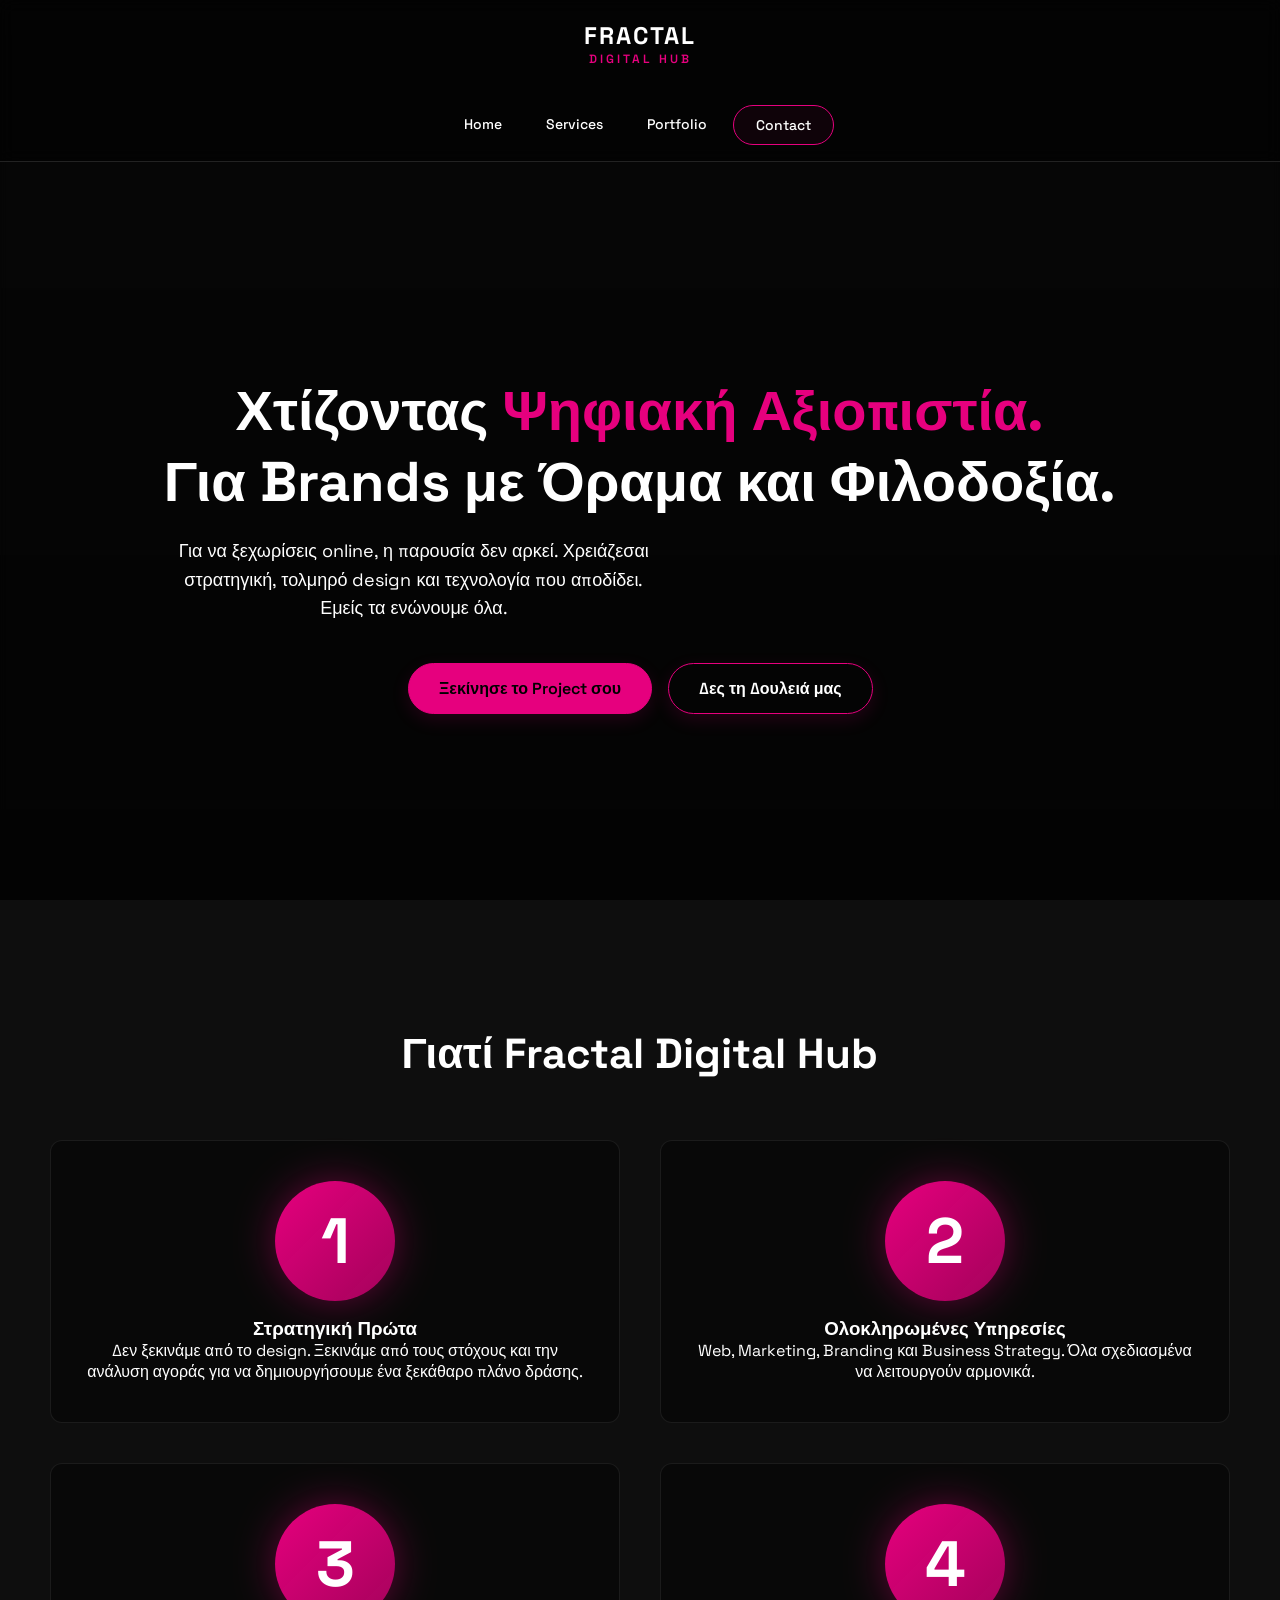
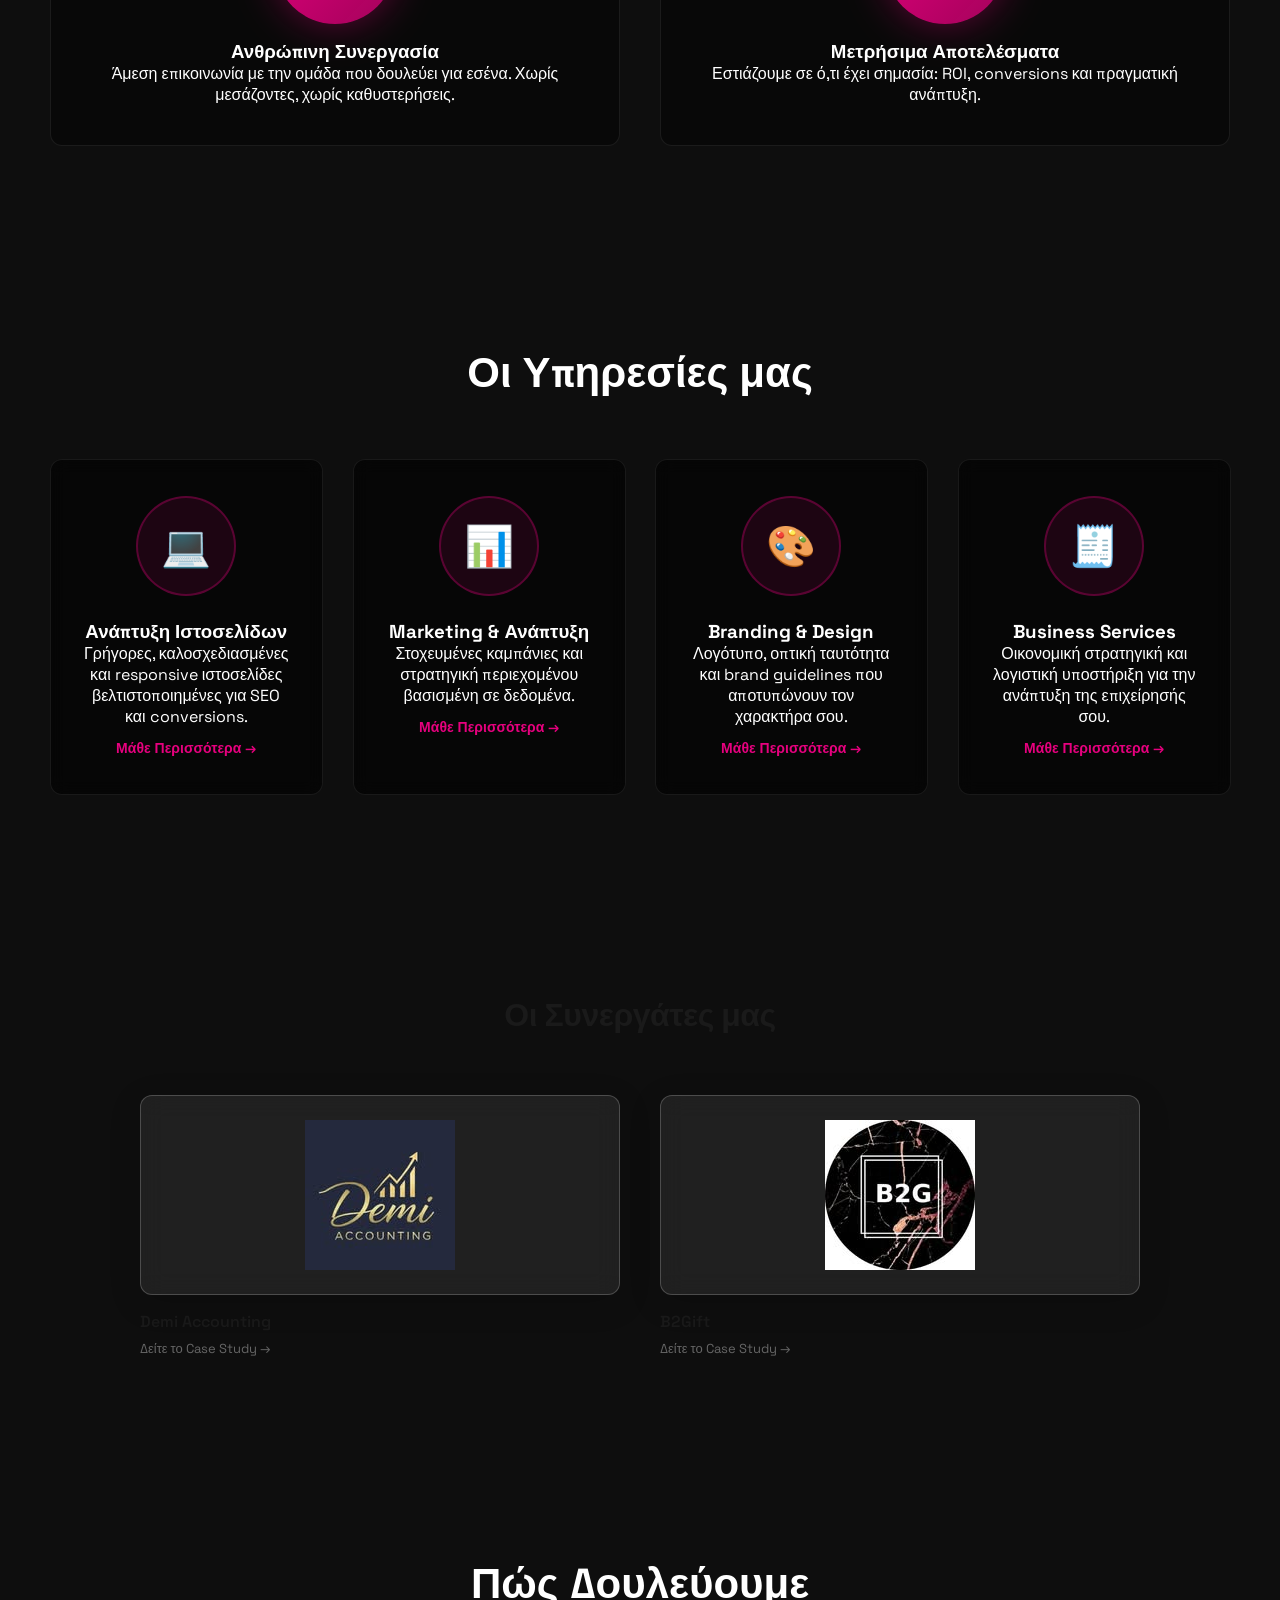
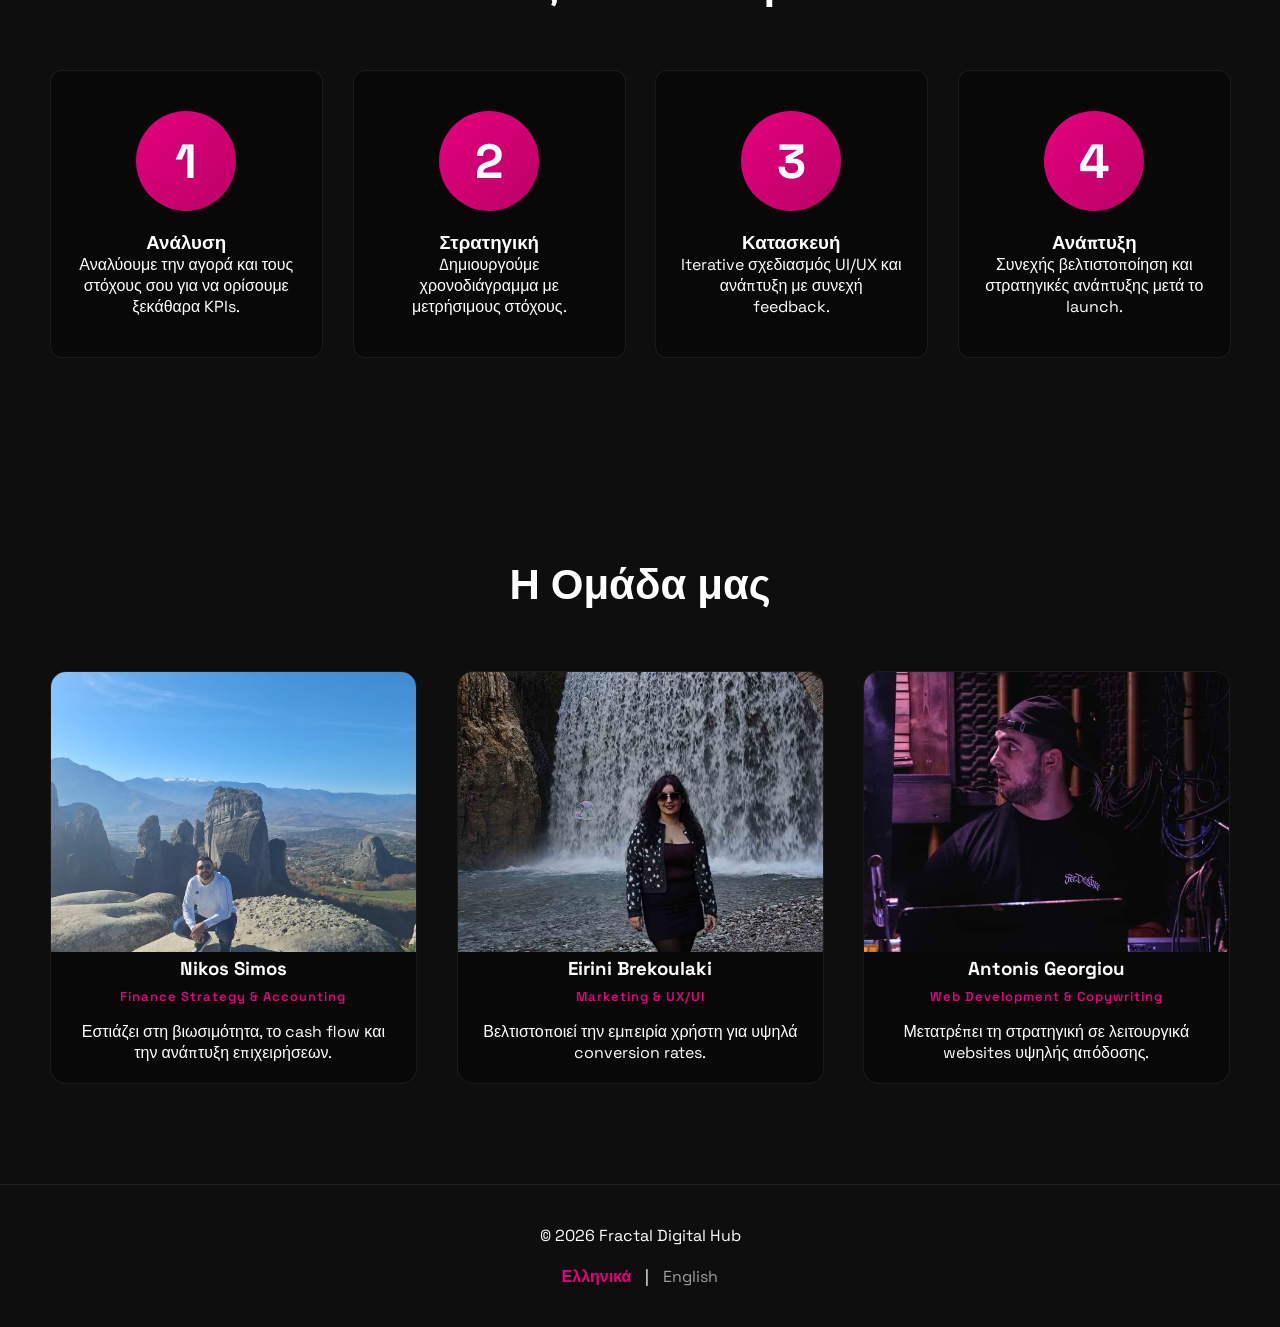
==== index.html @ b2a8628a "Rename index.HTML to index.html" ====
<!DOCTYPE html>
<html lang="en">
<head>
  <meta charset="UTF-8">
  <title>Fractal Digital Hub | Strategic Branding & Web Design</title>
  <meta name="description" content="Fractal Digital Hub — Digital identities, websites, and strategy for creators and businesses.">
  <meta name="viewport" content="width=device-width, initial-scale=1.0">
  <link rel="preconnect" href="https://fonts.googleapis.com">
  <link rel="preconnect" href="https://fonts.gstatic.com" crossorigin>
  <link href="https://fonts.googleapis.com/css2?family=Space+Grotesk:wght@400;600;700&display=swap" rel="stylesheet">
  <link rel="preload" href="videos/background.webm" as="video" type="video/webm">
  <link rel="icon" href="images/demiacc-logo.webp" type="image/webp">
  <link rel="stylesheet" href="css/partners.css">
  <style>
    :root { --black: #0e0e0e; --white: #ffffff; --magenta: #e6007e; }
    * { margin: 0; padding: 0; box-sizing: border-box; font-family: 'Space Grotesk', sans-serif; }
    body { background-color: var(--black); color: var(--white); }
    .bg-video-wrapper { position: fixed; inset: 0; z-index: -1; overflow: hidden; }
    .bg-video-wrapper video { width: 100%; height: 100%; object-fit: cover; display: block; }
    .bg-video-wrapper .bg-vignette { position: absolute; inset: 0; background: linear-gradient(180deg, rgba(0,0,0,0.35), rgba(0,0,0,0.6)); pointer-events: none; }
    
    /* Header & Navigation */
    header { position: sticky; top: 0; display: flex; flex-direction: column; border-bottom: 1px solid #222; background: rgba(0,0,0,0.45); backdrop-filter: blur(8px); z-index: 50; }
    .header-top { display: flex; justify-content: center; align-items: center; padding: 24px 50px; position: relative; }
    .brand-name { display: flex; flex-direction: column; line-height: 1; text-align: center; }
    .fractal { font-size: 24px; letter-spacing: 2px; font-weight: 700; }
    .hub { font-size: 12px; letter-spacing: 3px; color: var(--magenta); margin-top: 5px; font-weight: 600; }
    
    /* Hamburger Menu */
    .menu-toggle { position: absolute; right: 50px; display: none; flex-direction: column; gap: 5px; background: none; border: none; cursor: pointer; z-index: 51; transition: all .3s ease; }
    .menu-line { width: 24px; height: 2px; background: var(--white); transition: all .3s cubic-bezier(0.34, 1.56, 0.64, 1); }
    .menu-toggle.active .menu-line:nth-child(1) { transform: rotate(45deg) translate(10px, 10px); }
    .menu-toggle.active .menu-line:nth-child(2) { opacity: 0; }
    .menu-toggle.active .menu-line:nth-child(3) { transform: rotate(-45deg) translate(8px, -8px); }
    
    .nav-menu { display: flex; gap: 8px; align-items: center; justify-content: center; padding: 16px 50px; transition: all .3s ease; }
    .nav-link { text-decoration: none; color: var(--white); font-size: 14px; padding: 10px 18px; transition: all .3s ease; border-bottom: 2px solid transparent; font-weight: 500; position: relative; }
    .nav-link::after { content: ""; position: absolute; bottom: 0; left: 50%; width: 0; height: 2px; background: var(--magenta); transition: all .3s cubic-bezier(0.34, 1.56, 0.64, 1); transform: translateX(-50%); }
    .nav-link:hover { color: var(--magenta); }
    .nav-link:hover::after { width: calc(100% - 36px); }
    .nav-link.cta { border: 1.5px solid var(--magenta); border-radius: 24px; background: rgba(230,0,126,0.05); padding: 10px 22px; transition: all .3s cubic-bezier(0.34, 1.56, 0.64, 1); }
    .nav-link.cta:hover { transform: translateY(-3px); box-shadow: 0 8px 24px rgba(230,0,126,0.15); background: rgba(230,0,126,0.1); }
    
    .hero { min-height: 85vh; padding: 0 50px; display: flex; flex-direction: column; justify-content: center; align-items: center; max-width: 1400px; margin: 0 auto; text-align: center; }
    .hero h1 { font-size: 56px; margin-bottom: 20px; animation: slideUpText .7s cubic-bezier(0.34, 1.56, 0.64, 1) 0s; }
    @keyframes slideUpText { from { opacity: 0; transform: translateY(40px); } to { opacity: 1; transform: translateY(0); } }
    .hero h1 span { color: var(--magenta); }
    .hero-subtitle { max-width: 500px; opacity: 0.8; margin-bottom: 40px; animation: fadeInUp .7s cubic-bezier(0.34, 1.56, 0.64, 1) .15s both; font-size: 18px; line-height: 1.6; }
    @keyframes fadeInUp { from { opacity: 0; transform: translateY(30px); } to { opacity: 1; transform: translateY(0); } }
    
    .cta-btn { display: inline-block; border-radius: 28px; padding: 14px 30px; border: 1px solid var(--magenta); color: #000; background: var(--magenta); box-shadow: 0 6px 18px rgba(230,0,126,0.14); text-decoration: none; font-weight: 600; transition: all .3s cubic-bezier(0.34, 1.56, 0.64, 1); animation: popIn .7s cubic-bezier(0.34, 1.56, 0.64, 1) .3s both; position: relative; overflow: hidden; }
    @keyframes popIn { from { opacity: 0; transform: scale(0.85) translateY(20px); } to { opacity: 1; transform: scale(1) translateY(0); } }
    .cta-btn:hover { transform: translateY(-6px) scale(1.02); box-shadow: 0 12px 40px rgba(230,0,126,0.25); }
    
    .hero-ctas { display: flex; gap: 16px; justify-content: center; animation: fadeInUp .7s cubic-bezier(0.34, 1.56, 0.64, 1) .4s both; }

    section { padding: 100px 50px; max-width: 1400px; margin: 0 auto; }
    .why-us h2, .services h2, .featured-work h2, .process-section h2, .team-section h2 { text-align: center; margin-bottom: 60px; font-size: 42px; animation: fadeInDown .6s ease-out; }
    @keyframes fadeInDown { from { opacity: 0; transform: translateY(-20px); } to { opacity: 1; transform: translateY(0); } }

    /* Why Grid */
    .why-grid { display: grid; grid-template-columns: repeat(2, 1fr); gap: 40px; }
    .why-card { background: rgba(0,0,0,0.4); border: 1px solid rgba(255,255,255,0.08); border-radius: 12px; padding: 40px 32px; text-align: center; transition: all .4s cubic-bezier(0.34, 1.56, 0.64, 1); opacity: 0; animation: scaleInUp .6s ease-out forwards; }
    @keyframes scaleInUp { from { opacity: 0; transform: scale(0.9) translateY(30px); } to { opacity: 1; transform: scale(1) translateY(0); } }
    .why-number { font-size: 64px; font-weight: 700; color: var(--white); margin-bottom: 16px; width: 120px; height: 120px; display: flex; align-items: center; justify-content: center; margin-left: auto; margin-right: auto; border-radius: 50%; background: linear-gradient(135deg, var(--magenta) 0%, rgba(230,0,126,0.7) 100%); box-shadow: 0 0 40px rgba(230,0,126,0.4); }
    .why-card:hover { border-color: var(--magenta); transform: translateY(-12px); background: rgba(0,0,0,0.55); }

    /* Services Grid */
    .services-grid { display: grid; grid-template-columns: repeat(auto-fit, minmax(240px, 1fr)); gap: 30px; }
    .service-card { background: rgba(0,0,0,0.55); border: 1px solid rgba(255,255,255,0.08); backdrop-filter: blur(8px); padding: 36px 32px; border-radius: 12px; transition: all .4s cubic-bezier(0.34, 1.56, 0.64, 1); opacity: 0; animation: scaleInUp .6s ease-out forwards; text-align: center; }
    .service-icon { font-size: 40px; margin-bottom: 24px; display: flex; align-items: center; justify-content: center; width: 100px; height: 100px; margin-left: auto; margin-right: auto; border-radius: 50%; background: rgba(230,0,126,0.1); border: 2px solid rgba(230,0,126,0.3); }
    .service-link { display: inline-block; color: var(--magenta); text-decoration: none; font-size: 14px; font-weight: 600; margin-top: 12px; }

    /* Featured Work */
    .featured-grid { display: grid; grid-template-columns: repeat(2, 1fr); gap: 40px; }
    .featured-card { border: 1px solid rgba(255,255,255,0.08); border-radius: 12px; overflow: hidden; text-decoration: none; color: var(--white); transition: all .4s cubic-bezier(0.34, 1.56, 0.64, 1); opacity: 0; animation: scaleInUp .6s ease-out forwards; text-align: center; }
    .featured-image { height: 200px; background: rgba(230,0,126,0.05); display: flex; align-items: center; justify-content: center; }
    .featured-info { padding: 30px 24px; }
    .featured-type { color: var(--magenta); font-size: 13px; font-weight: 600; margin-bottom: 12px; display: block; }
    .featured-card:hover { border-color: var(--magenta); transform: translateY(-8px); background: rgba(230,0,126,0.02); }

    /* Process Grid */
    .process-grid { display: grid; grid-template-columns: repeat(4, 1fr); gap: 30px; }
    .process-step { background: rgba(0,0,0,0.4); border: 1px solid rgba(255,255,255,0.08); border-radius: 12px; padding: 40px 24px; text-align: center; transition: all .4s cubic-bezier(0.34, 1.56, 0.64, 1); opacity: 0; animation: scaleInUp .6s ease-out forwards; }
    .step-number { font-size: 48px; font-weight: 700; margin-bottom: 20px; width: 100px; height: 100px; display: flex; align-items: center; justify-content: center; margin-left: auto; margin-right: auto; border-radius: 50%; background: linear-gradient(135deg, var(--magenta) 0%, rgba(230,0,126,0.8) 100%); }

    /* Team Grid */
    .team-grid { display: grid; grid-template-columns: repeat(3, 1fr); gap: 40px; }
    .team-card { background: rgba(0,0,0,0.4); border: 1px solid rgba(255,255,255,0.08); border-radius: 16px; overflow: hidden; transition: all .4s cubic-bezier(0.34, 1.56, 0.64, 1); opacity: 0; animation: scaleInUp .6s ease-out forwards; text-align: center; }
    .team-card img { width: 100%; height: 280px; object-fit: cover; }
    .role { color: var(--magenta); font-size: 13px; font-weight: 600; margin: 8px 0 16px; letter-spacing: 1px; display: block; }

    /* Footer */
    .site-footer { text-align: center; padding: 40px 50px; border-top: 1px solid rgba(255,255,255,0.08); }
    .lang-switcher a { color: var(--white); text-decoration: none; margin: 0 10px; opacity: 0.6; }
    .lang-switcher a.active { opacity: 1; color: var(--magenta); font-weight: bold; }

    @media (max-width: 768px) {
      .why-grid, .process-grid, .featured-grid, .team-grid { grid-template-columns: 1fr; }
      .hero h1 { font-size: 38px; }
      .nav-menu { display: none; } /* Add your mobile JS toggle logic here */
    }
  </style>
</head>
<body>

<div class="bg-video-wrapper">
  <video autoplay muted loop playsinline>
    <source src="videos/background.webm" type="video/webm">
    <source src="videos/background.mp4" type="video/mp4">
  </video>
  <div class="bg-vignette"></div>
</div>

<header>
  <div class="header-top">
    <div class="brand-name">
      <span class="fractal">FRACTAL</span>
      <span class="hub">DIGITAL HUB</span>
    </div>
  </div>
   
  <nav class="nav-menu">
    <a href="index-en.html" class="nav-link">Home</a>
    <a href="pages/services-en.html" class="nav-link">Services</a>
    <a href="pages/portfolio-en.html" class="nav-link">Portfolio</a>
    <a href="pages/contact-en.html" class="nav-link cta">Contact</a>
  </nav>
</header>
 
 
 
 
 
 
 <section class="hero">
  <div class="hero-content">
    <h1>Χτίζοντας <span>Ψηφιακή Αξιοπιστία.</span><br>Για Brands με Όραμα και Φιλοδοξία.</h1>
    <p class="hero-subtitle">Για να ξεχωρίσεις online, η παρουσία δεν αρκεί. Χρειάζεσαι στρατηγική, τολμηρό design και τεχνολογία που αποδίδει. Εμείς τα ενώνουμε όλα.</p>
    <div class="hero-ctas">
      <a href="pages/contact.html" class="cta-btn">Ξεκίνησε το Project σου</a>
      <a href="pages/portfolio.html" class="cta-btn" style="background:transparent; color:white;">Δες τη Δουλειά μας</a>
    </div>
  </div>
</section>

<section class="why-us">
  <h2>Γιατί Fractal Digital Hub</h2>
  <div class="why-grid">
    
    <div class="why-card">
      <div class="why-number">1</div>
      <h3>Στρατηγική Πρώτα</h3>
      <p>Δεν ξεκινάμε από το design. Ξεκινάμε από τους στόχους και την ανάλυση αγοράς για να δημιουργήσουμε ένα ξεκάθαρο πλάνο δράσης.</p>
    </div>

    <div class="why-card">
      <div class="why-number">2</div>
      <h3>Ολοκληρωμένες Υπηρεσίες</h3>
      <p>Web, Marketing, Branding και Business Strategy. Όλα σχεδιασμένα να λειτουργούν αρμονικά.</p>
    </div>

    <div class="why-card">
      <div class="why-number">3</div>
      <h3>Ανθρώπινη Συνεργασία</h3>
      <p>Άμεση επικοινωνία με την ομάδα που δουλεύει για εσένα. Χωρίς μεσάζοντες, χωρίς καθυστερήσεις.</p>
    </div>

    <div class="why-card">
      <div class="why-number">4</div>
      <h3>Μετρήσιμα Αποτελέσματα</h3>
      <p>Εστιάζουμε σε ό,τι έχει σημασία: ROI, conversions και πραγματική ανάπτυξη.</p>
    </div>

  </div>
</section>

<section class="services">
  <h2>Οι Υπηρεσίες μας</h2>
  
  <div class="services-grid">
    
    <div class="service-card">
      <div class="service-icon">💻</div>
      <h3>Ανάπτυξη Ιστοσελίδων</h3>
      <p>Γρήγορες, καλοσχεδιασμένες και responsive ιστοσελίδες βελτιστοποιημένες για SEO και conversions.</p>
      <a href="pages/services.html" class="service-link">Μάθε Περισσότερα →</a>
    </div>

    <div class="service-card">
      <div class="service-icon">📊</div>
      <h3>Marketing & Ανάπτυξη</h3>
      <p>Στοχευμένες καμπάνιες και στρατηγική περιεχομένου βασισμένη σε δεδομένα.</p>
      <a href="pages/services.html" class="service-link">Μάθε Περισσότερα →</a>
    </div>

    <div class="service-card">
      <div class="service-icon">🎨</div>
      <h3>Branding & Design</h3>
      <p>Λογότυπο, οπτική ταυτότητα και brand guidelines που αποτυπώνουν τον χαρακτήρα σου.</p>
      <a href="pages/services.html" class="service-link">Μάθε Περισσότερα →</a>
    </div>

    <div class="service-card">
      <div class="service-icon">🧾</div>
      <h3>Business Services</h3>
      <p>Οικονομική στρατηγική και λογιστική υποστήριξη για την ανάπτυξη της επιχείρησής σου.</p>
      <a href="pages/services.html" class="service-link">Μάθε Περισσότερα →</a>
    </div>

  </div>
</section>

<title>Συνεργάτες</title>

<link rel="stylesheet" href="partners.css">

</head>

<body>

<section id="partners">

<div class="partners-container">

<div class="partners-header">
<h2>Οι Συνεργάτες μας</h2>
</div>

<div class="partners-grid">

<a href="https://demiacc.gr/" target="_blank" class="partner-item">

<div class="partner-logo">
<img src="images/demi.jpg" alt="Demi Accounting">
</div>

<div class="partner-info">
<span class="partner-name">Demi Accounting</span>
<span class="case-study-link">Δείτε το Case Study →</span>
</div>

</a>

<a href="https://b2gift.gr/collections" target="_blank" class="partner-item">

<div class="partner-logo">
<img src="images/b2gift.jpg" alt="B2Gift">
</div>

<div class="partner-info">
<span class="partner-name">B2Gift</span>
<span class="case-study-link">Δείτε το Case Study →</span>
</div>

</a>

</div>
</div>

</section>

<section class="process-section">

  <h2>Πώς Δουλεύουμε</h2>

  <div class="process-grid">

    <div class="process-step">
      <div class="step-number">1</div>
      <h3>Ανάλυση</h3>
      <p>Αναλύουμε την αγορά και τους στόχους σου για να ορίσουμε ξεκάθαρα KPIs.</p>
    </div>

    <div class="process-step">
      <div class="step-number">2</div>
      <h3>Στρατηγική</h3>
      <p>Δημιουργούμε χρονοδιάγραμμα με μετρήσιμους στόχους.</p>
    </div>

    <div class="process-step">
      <div class="step-number">3</div>
      <h3>Κατασκευή</h3>
      <p>Iterative σχεδιασμός UI/UX και ανάπτυξη με συνεχή feedback.</p>
    </div>

    <div class="process-step">
      <div class="step-number">4</div>
      <h3>Ανάπτυξη</h3>
      <p>Συνεχής βελτιστοποίηση και στρατηγικές ανάπτυξης μετά το launch.</p>
    </div>

  </div>

</section>

<section class="team-section">

<h2>Η Ομάδα μας</h2>

<div class="team-grid">

<div class="team-card">
<img src="images/nikos.webp">
<h3>Nikos Simos</h3>
<span class="role">Finance Strategy & Accounting</span>
<p style="padding:0 20px 20px;">Εστιάζει στη βιωσιμότητα, το cash flow και την ανάπτυξη επιχειρήσεων.</p>
</div>

<div class="team-card">
<img src="images/eirini.webp.jpg">
<h3>Eirini Brekoulaki</h3>
<span class="role">Marketing & UX/UI</span>
<p style="padding:0 20px 20px;">Βελτιστοποιεί την εμπειρία χρήστη για υψηλά conversion rates.</p>
</div>

<div class="team-card">
<img src="images/antonis.webp.jpg">
<h3>Antonis Georgiou</h3>
<span class="role">Web Development & Copywriting</span>
<p style="padding:0 20px 20px;">Μετατρέπει τη στρατηγική σε λειτουργικά websites υψηλής απόδοσης.</p>
</div>

</div>

</section>

<footer class="site-footer">
<p>© 2026 Fractal Digital Hub</p>

<div id="lang-switcher" class="lang-switcher" style="margin-top:20px;">
<a href="index.html" class="active">Ελληνικά</a> |
<a href="index-en.html">English</a>
</div>

</footer>
---- css/partners.css ----
body{
box-sizing:border-box;
margin:0;
font-family:Arial, sans-serif;
}

#partners::before{

content:"";
position:absolute;
inset:0;

background:rgba(0,0,0,0.25);

backdrop-filter:blur(4px);

z-index:-1;

}


.partners-container{
max-width:1000px;
margin:0 auto;
}

.partners-header{
text-align:center;
margin-bottom:60px;
}

.partners-header h2{
font-size:32px;
font-weight:600;
color:#1a1a1a;
margin:0;
letter-spacing:-0.5px;
}

.partners-grid{
display:grid;
grid-template-columns:repeat(auto-fit,minmax(300px,1fr));
gap:40px;
}

.partner-item{
text-decoration:none;
display:flex;
flex-direction:column;
gap:16px;
transition:opacity 0.3s ease;
}

.partner-item:hover{
opacity:0.7;
}

.partner-logo{
width:100%;
height:200px;

background:rgba(255,255,255,0.08);
backdrop-filter:blur(12px);
-webkit-backdrop-filter:blur(12px);

border-radius:12px;

display:flex;
align-items:center;
justify-content:center;

overflow:hidden;

border:1px solid rgba(255,255,255,0.2);
box-shadow:0 8px 32px rgba(0,0,0,0.15);

transition:all 0.3s ease;
}

.partner-info{
display:flex;
flex-direction:column;
gap:8px;
}

.partner-name{
font-size:16px;
font-weight:600;
color:#1a1a1a;
}

.case-study-link{
font-size:13px;
color:#666;
transition:color 0.2s ease;
}

.partner-item:hover .case-study-link{
color:#1a1a1a;
}

@media (max-width:640px){

#partners{
padding:60px 16px;
}

.partners-header h2{
font-size:26px;
}

.partners-grid{
gap:32px;
}

.partner-logo{
height:160px;
}

}
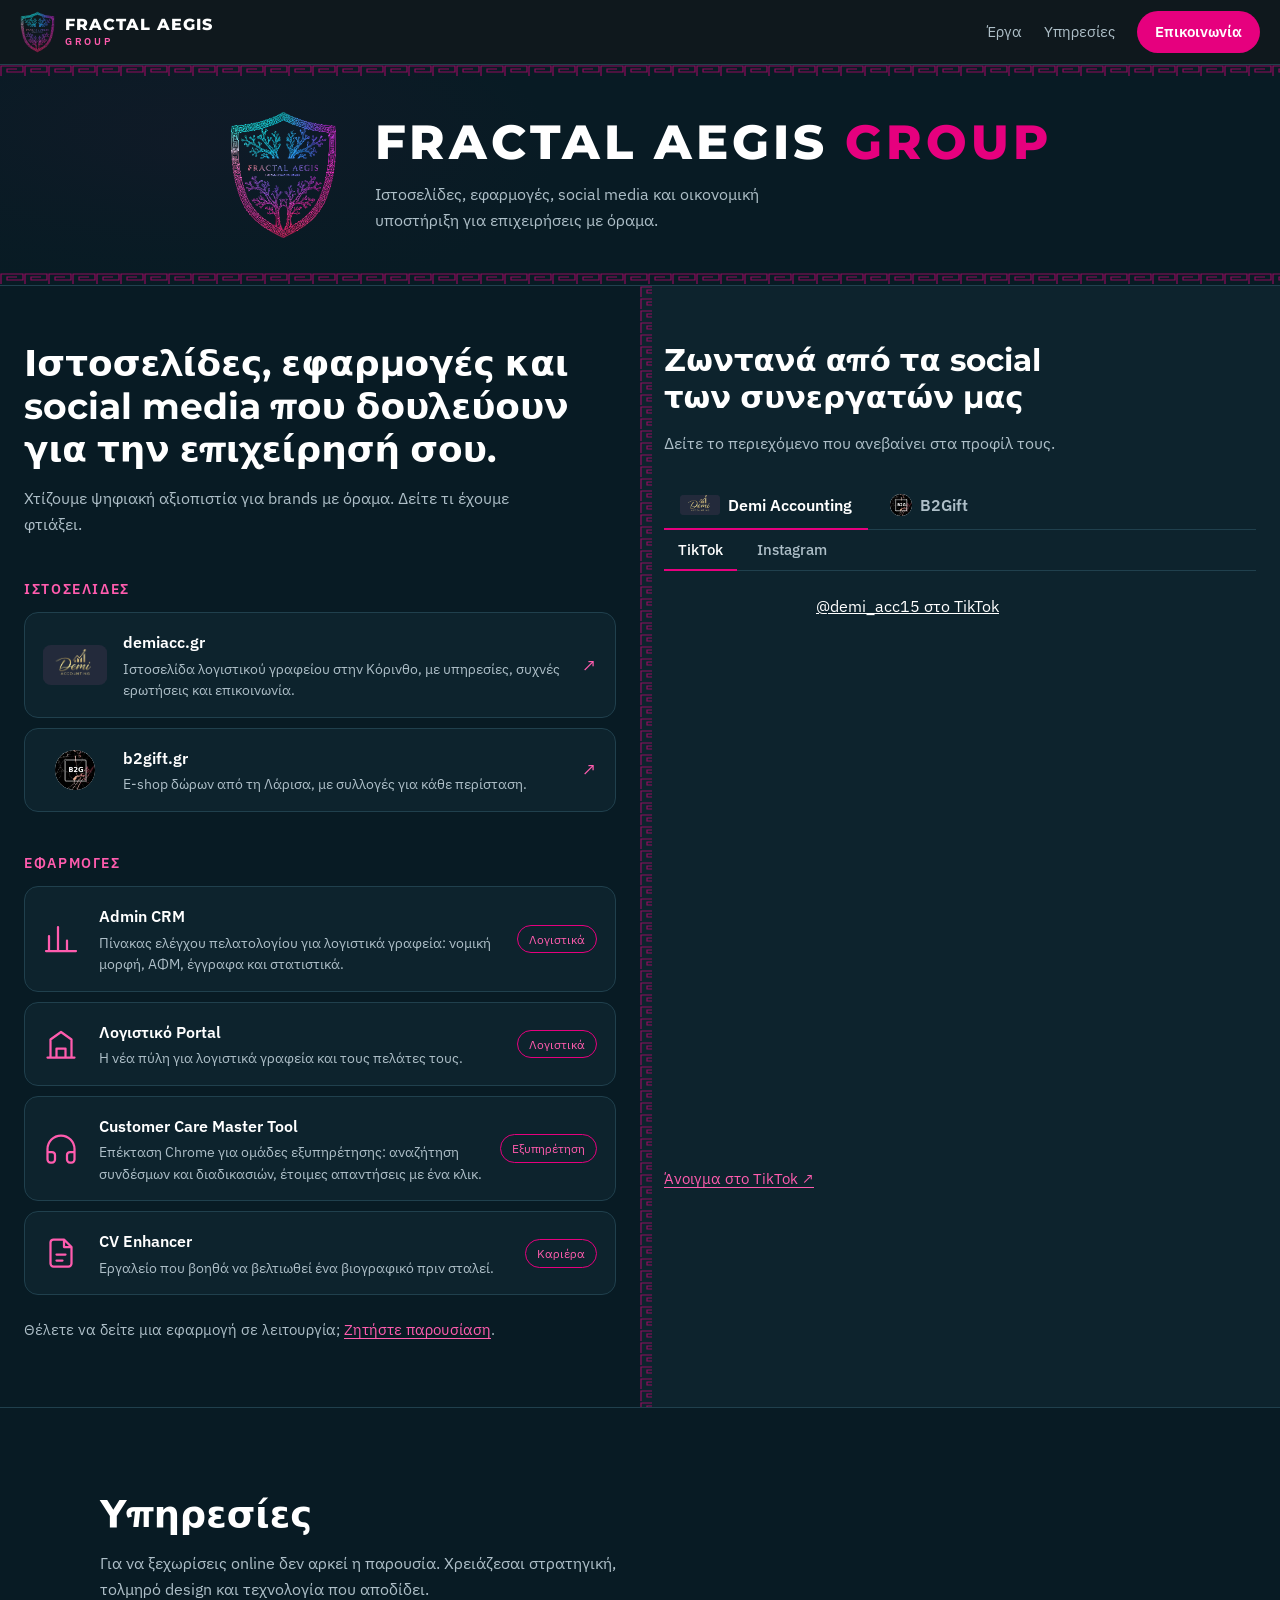
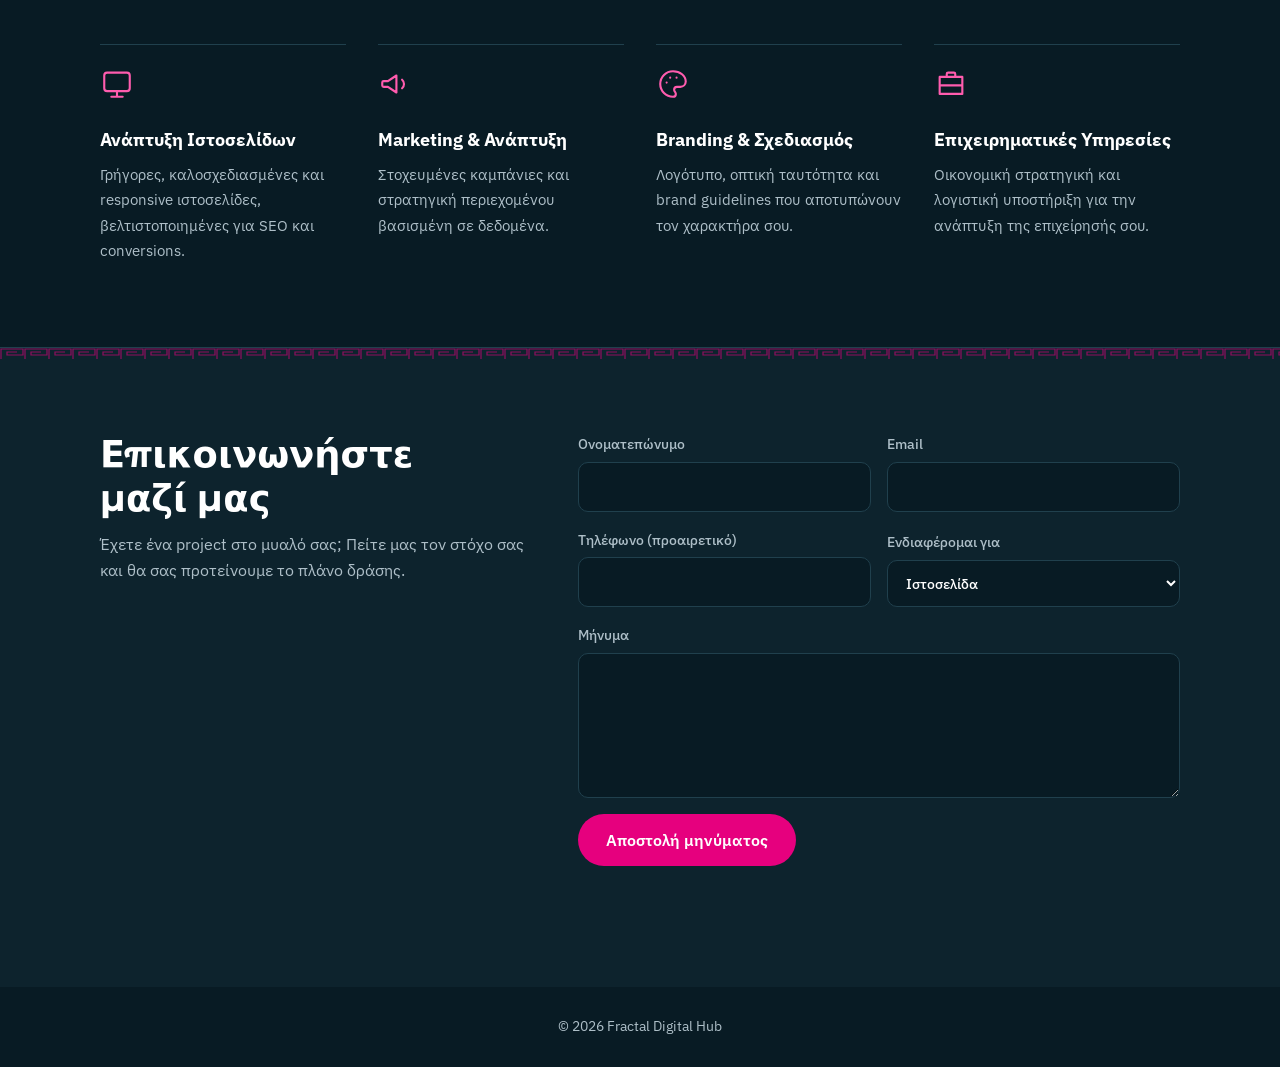
==== commit 19a2fdce: "Add files via upload" ====
--- a/index.html
+++ b/index.html
@@ -1,336 +1,176 @@
- <!DOCTYPE html>
-<html lang="en">
-<head>
-  <meta charset="UTF-8">
-  <title>Fractal Digital Hub | Strategic Branding & Web Design</title>
-  <meta name="description" content="Fractal Digital Hub — Digital identities, websites, and strategy for creators and businesses.">
-  <meta name="viewport" content="width=device-width, initial-scale=1.0">
-  <link rel="preconnect" href="https://fonts.googleapis.com">
-  <link rel="preconnect" href="https://fonts.gstatic.com" crossorigin>
-  <link href="https://fonts.googleapis.com/css2?family=Space+Grotesk:wght@400;600;700&display=swap" rel="stylesheet">
-  <link rel="preload" href="videos/background.webm" as="video" type="video/webm">
-  <link rel="icon" href="images/demiacc-logo.webp" type="image/webp">
-  <link rel="stylesheet" href="css/partners.css">
-  <style>
-    :root { --black: #0e0e0e; --white: #ffffff; --magenta: #e6007e; }
-    * { margin: 0; padding: 0; box-sizing: border-box; font-family: 'Space Grotesk', sans-serif; }
-    body { background-color: var(--black); color: var(--white); }
-    .bg-video-wrapper { position: fixed; inset: 0; z-index: -1; overflow: hidden; }
-    .bg-video-wrapper video { width: 100%; height: 100%; object-fit: cover; display: block; }
-    .bg-video-wrapper .bg-vignette { position: absolute; inset: 0; background: linear-gradient(180deg, rgba(0,0,0,0.35), rgba(0,0,0,0.6)); pointer-events: none; }
-    
-    /* Header & Navigation */
-    header { position: sticky; top: 0; display: flex; flex-direction: column; border-bottom: 1px solid #222; background: rgba(0,0,0,0.45); backdrop-filter: blur(8px); z-index: 50; }
-    .header-top { display: flex; justify-content: center; align-items: center; padding: 24px 50px; position: relative; }
-    .brand-name { display: flex; flex-direction: column; line-height: 1; text-align: center; }
-    .fractal { font-size: 24px; letter-spacing: 2px; font-weight: 700; }
-    .hub { font-size: 12px; letter-spacing: 3px; color: var(--magenta); margin-top: 5px; font-weight: 600; }
-    
-    /* Hamburger Menu */
-    .menu-toggle { position: absolute; right: 50px; display: none; flex-direction: column; gap: 5px; background: none; border: none; cursor: pointer; z-index: 51; transition: all .3s ease; }
-    .menu-line { width: 24px; height: 2px; background: var(--white); transition: all .3s cubic-bezier(0.34, 1.56, 0.64, 1); }
-    .menu-toggle.active .menu-line:nth-child(1) { transform: rotate(45deg) translate(10px, 10px); }
-    .menu-toggle.active .menu-line:nth-child(2) { opacity: 0; }
-    .menu-toggle.active .menu-line:nth-child(3) { transform: rotate(-45deg) translate(8px, -8px); }
-    
-    .nav-menu { display: flex; gap: 8px; align-items: center; justify-content: center; padding: 16px 50px; transition: all .3s ease; }
-    .nav-link { text-decoration: none; color: var(--white); font-size: 14px; padding: 10px 18px; transition: all .3s ease; border-bottom: 2px solid transparent; font-weight: 500; position: relative; }
-    .nav-link::after { content: ""; position: absolute; bottom: 0; left: 50%; width: 0; height: 2px; background: var(--magenta); transition: all .3s cubic-bezier(0.34, 1.56, 0.64, 1); transform: translateX(-50%); }
-    .nav-link:hover { color: var(--magenta); }
-    .nav-link:hover::after { width: calc(100% - 36px); }
-    .nav-link.cta { border: 1.5px solid var(--magenta); border-radius: 24px; background: rgba(230,0,126,0.05); padding: 10px 22px; transition: all .3s cubic-bezier(0.34, 1.56, 0.64, 1); }
-    .nav-link.cta:hover { transform: translateY(-3px); box-shadow: 0 8px 24px rgba(230,0,126,0.15); background: rgba(230,0,126,0.1); }
-    
-    .hero { min-height: 85vh; padding: 0 50px; display: flex; flex-direction: column; justify-content: center; align-items: center; max-width: 1400px; margin: 0 auto; text-align: center; }
-    .hero h1 { font-size: 56px; margin-bottom: 20px; animation: slideUpText .7s cubic-bezier(0.34, 1.56, 0.64, 1) 0s; }
-    @keyframes slideUpText { from { opacity: 0; transform: translateY(40px); } to { opacity: 1; transform: translateY(0); } }
-    .hero h1 span { color: var(--magenta); }
-    .hero-subtitle { max-width: 500px; opacity: 0.8; margin-bottom: 40px; animation: fadeInUp .7s cubic-bezier(0.34, 1.56, 0.64, 1) .15s both; font-size: 18px; line-height: 1.6; }
-    @keyframes fadeInUp { from { opacity: 0; transform: translateY(30px); } to { opacity: 1; transform: translateY(0); } }
-    
-    .cta-btn { display: inline-block; border-radius: 28px; padding: 14px 30px; border: 1px solid var(--magenta); color: #000; background: var(--magenta); box-shadow: 0 6px 18px rgba(230,0,126,0.14); text-decoration: none; font-weight: 600; transition: all .3s cubic-bezier(0.34, 1.56, 0.64, 1); animation: popIn .7s cubic-bezier(0.34, 1.56, 0.64, 1) .3s both; position: relative; overflow: hidden; }
-    @keyframes popIn { from { opacity: 0; transform: scale(0.85) translateY(20px); } to { opacity: 1; transform: scale(1) translateY(0); } }
-    .cta-btn:hover { transform: translateY(-6px) scale(1.02); box-shadow: 0 12px 40px rgba(230,0,126,0.25); }
-    
-    .hero-ctas { display: flex; gap: 16px; justify-content: center; animation: fadeInUp .7s cubic-bezier(0.34, 1.56, 0.64, 1) .4s both; }
-
-    section { padding: 100px 50px; max-width: 1400px; margin: 0 auto; }
-    .why-us h2, .services h2, .featured-work h2, .process-section h2, .team-section h2 { text-align: center; margin-bottom: 60px; font-size: 42px; animation: fadeInDown .6s ease-out; }
-    @keyframes fadeInDown { from { opacity: 0; transform: translateY(-20px); } to { opacity: 1; transform: translateY(0); } }
-
-    /* Why Grid */
-    .why-grid { display: grid; grid-template-columns: repeat(2, 1fr); gap: 40px; }
-    .why-card { background: rgba(0,0,0,0.4); border: 1px solid rgba(255,255,255,0.08); border-radius: 12px; padding: 40px 32px; text-align: center; transition: all .4s cubic-bezier(0.34, 1.56, 0.64, 1); opacity: 0; animation: scaleInUp .6s ease-out forwards; }
-    @keyframes scaleInUp { from { opacity: 0; transform: scale(0.9) translateY(30px); } to { opacity: 1; transform: scale(1) translateY(0); } }
-    .why-number { font-size: 64px; font-weight: 700; color: var(--white); margin-bottom: 16px; width: 120px; height: 120px; display: flex; align-items: center; justify-content: center; margin-left: auto; margin-right: auto; border-radius: 50%; background: linear-gradient(135deg, var(--magenta) 0%, rgba(230,0,126,0.7) 100%); box-shadow: 0 0 40px rgba(230,0,126,0.4); }
-    .why-card:hover { border-color: var(--magenta); transform: translateY(-12px); background: rgba(0,0,0,0.55); }
-
-    /* Services Grid */
-    .services-grid { display: grid; grid-template-columns: repeat(auto-fit, minmax(240px, 1fr)); gap: 30px; }
-    .service-card { background: rgba(0,0,0,0.55); border: 1px solid rgba(255,255,255,0.08); backdrop-filter: blur(8px); padding: 36px 32px; border-radius: 12px; transition: all .4s cubic-bezier(0.34, 1.56, 0.64, 1); opacity: 0; animation: scaleInUp .6s ease-out forwards; text-align: center; }
-    .service-icon { font-size: 40px; margin-bottom: 24px; display: flex; align-items: center; justify-content: center; width: 100px; height: 100px; margin-left: auto; margin-right: auto; border-radius: 50%; background: rgba(230,0,126,0.1); border: 2px solid rgba(230,0,126,0.3); }
-    .service-link { display: inline-block; color: var(--magenta); text-decoration: none; font-size: 14px; font-weight: 600; margin-top: 12px; }
-
-    /* Featured Work */
-    .featured-grid { display: grid; grid-template-columns: repeat(2, 1fr); gap: 40px; }
-    .featured-card { border: 1px solid rgba(255,255,255,0.08); border-radius: 12px; overflow: hidden; text-decoration: none; color: var(--white); transition: all .4s cubic-bezier(0.34, 1.56, 0.64, 1); opacity: 0; animation: scaleInUp .6s ease-out forwards; text-align: center; }
-    .featured-image { height: 200px; background: rgba(230,0,126,0.05); display: flex; align-items: center; justify-content: center; }
-    .featured-info { padding: 30px 24px; }
-    .featured-type { color: var(--magenta); font-size: 13px; font-weight: 600; margin-bottom: 12px; display: block; }
-    .featured-card:hover { border-color: var(--magenta); transform: translateY(-8px); background: rgba(230,0,126,0.02); }
-
-    /* Process Grid */
-    .process-grid { display: grid; grid-template-columns: repeat(4, 1fr); gap: 30px; }
-    .process-step { background: rgba(0,0,0,0.4); border: 1px solid rgba(255,255,255,0.08); border-radius: 12px; padding: 40px 24px; text-align: center; transition: all .4s cubic-bezier(0.34, 1.56, 0.64, 1); opacity: 0; animation: scaleInUp .6s ease-out forwards; }
-    .step-number { font-size: 48px; font-weight: 700; margin-bottom: 20px; width: 100px; height: 100px; display: flex; align-items: center; justify-content: center; margin-left: auto; margin-right: auto; border-radius: 50%; background: linear-gradient(135deg, var(--magenta) 0%, rgba(230,0,126,0.8) 100%); }
-
-    /* Team Grid */
-    .team-grid { display: grid; grid-template-columns: repeat(3, 1fr); gap: 40px; }
-    .team-card { background: rgba(0,0,0,0.4); border: 1px solid rgba(255,255,255,0.08); border-radius: 16px; overflow: hidden; transition: all .4s cubic-bezier(0.34, 1.56, 0.64, 1); opacity: 0; animation: scaleInUp .6s ease-out forwards; text-align: center; }
-    .team-card img { width: 100%; height: 280px; object-fit: cover; }
-    .role { color: var(--magenta); font-size: 13px; font-weight: 600; margin: 8px 0 16px; letter-spacing: 1px; display: block; }
-
-    /* Footer */
-    .site-footer { text-align: center; padding: 40px 50px; border-top: 1px solid rgba(255,255,255,0.08); }
-    .lang-switcher a { color: var(--white); text-decoration: none; margin: 0 10px; opacity: 0.6; }
-    .lang-switcher a.active { opacity: 1; color: var(--magenta); font-weight: bold; }
-
-    @media (max-width: 768px) {
-      .why-grid, .process-grid, .featured-grid, .team-grid { grid-template-columns: 1fr; }
-      .hero h1 { font-size: 38px; }
-      .nav-menu { display: none; } /* Add your mobile JS toggle logic here */
-    }
-  </style>
-</head>
-<body>
-
-<div class="bg-video-wrapper">
-  <video autoplay muted loop playsinline>
-    <source src="videos/background.webm" type="video/webm">
-    <source src="videos/background.mp4" type="video/mp4">
-  </video>
-  <div class="bg-vignette"></div>
-</div>
-
-<header>
-  <div class="header-top">
-    <div class="brand-name">
-      <span class="fractal">FRACTAL</span>
-      <span class="hub">DIGITAL HUB</span>
-    </div>
-  </div>
-   
-  <nav class="nav-menu">
-    <a href="index-en.html" class="nav-link">Home</a>
-    <a href="pages/services-en.html" class="nav-link">Services</a>
-    <a href="pages/portfolio-en.html" class="nav-link">Portfolio</a>
-    <a href="pages/contact-en.html" class="nav-link cta">Contact</a>
-  </nav>
-</header>
- 
- 
- 
- 
- 
- 
- <section class="hero">
-  <div class="hero-content">
-    <h1>Χτίζοντας <span>Ψηφιακή Αξιοπιστία.</span><br>Για Brands με Όραμα και Φιλοδοξία.</h1>
-    <p class="hero-subtitle">Για να ξεχωρίσεις online, η παρουσία δεν αρκεί. Χρειάζεσαι στρατηγική, τολμηρό design και τεχνολογία που αποδίδει. Εμείς τα ενώνουμε όλα.</p>
-    <div class="hero-ctas">
-      <a href="pages/contact.html" class="cta-btn">Ξεκίνησε το Project σου</a>
-      <a href="pages/portfolio.html" class="cta-btn" style="background:transparent; color:white;">Δες τη Δουλειά μας</a>
-    </div>
-  </div>
-</section>
-
-<section class="why-us">
-  <h2>Γιατί Fractal Digital Hub</h2>
-  <div class="why-grid">
-    
-    <div class="why-card">
-      <div class="why-number">1</div>
-      <h3>Στρατηγική Πρώτα</h3>
-      <p>Δεν ξεκινάμε από το design. Ξεκινάμε από τους στόχους και την ανάλυση αγοράς για να δημιουργήσουμε ένα ξεκάθαρο πλάνο δράσης.</p>
-    </div>
-
-    <div class="why-card">
-      <div class="why-number">2</div>
-      <h3>Ολοκληρωμένες Υπηρεσίες</h3>
-      <p>Web, Marketing, Branding και Business Strategy. Όλα σχεδιασμένα να λειτουργούν αρμονικά.</p>
-    </div>
-
-    <div class="why-card">
-      <div class="why-number">3</div>
-      <h3>Ανθρώπινη Συνεργασία</h3>
-      <p>Άμεση επικοινωνία με την ομάδα που δουλεύει για εσένα. Χωρίς μεσάζοντες, χωρίς καθυστερήσεις.</p>
-    </div>
-
-    <div class="why-card">
-      <div class="why-number">4</div>
-      <h3>Μετρήσιμα Αποτελέσματα</h3>
-      <p>Εστιάζουμε σε ό,τι έχει σημασία: ROI, conversions και πραγματική ανάπτυξη.</p>
-    </div>
-
-  </div>
-</section>
-
-<section class="services">
-  <h2>Οι Υπηρεσίες μας</h2>
-  
-  <div class="services-grid">
-    
-    <div class="service-card">
-      <div class="service-icon">💻</div>
-      <h3>Ανάπτυξη Ιστοσελίδων</h3>
-      <p>Γρήγορες, καλοσχεδιασμένες και responsive ιστοσελίδες βελτιστοποιημένες για SEO και conversions.</p>
-      <a href="pages/services.html" class="service-link">Μάθε Περισσότερα →</a>
-    </div>
-
-    <div class="service-card">
-      <div class="service-icon">📊</div>
-      <h3>Marketing & Ανάπτυξη</h3>
-      <p>Στοχευμένες καμπάνιες και στρατηγική περιεχομένου βασισμένη σε δεδομένα.</p>
-      <a href="pages/services.html" class="service-link">Μάθε Περισσότερα →</a>
-    </div>
-
-    <div class="service-card">
-      <div class="service-icon">🎨</div>
-      <h3>Branding & Design</h3>
-      <p>Λογότυπο, οπτική ταυτότητα και brand guidelines που αποτυπώνουν τον χαρακτήρα σου.</p>
-      <a href="pages/services.html" class="service-link">Μάθε Περισσότερα →</a>
-    </div>
-
-    <div class="service-card">
-      <div class="service-icon">🧾</div>
-      <h3>Business Services</h3>
-      <p>Οικονομική στρατηγική και λογιστική υποστήριξη για την ανάπτυξη της επιχείρησής σου.</p>
-      <a href="pages/services.html" class="service-link">Μάθε Περισσότερα →</a>
-    </div>
-
-  </div>
-</section>
-
-<title>Συνεργάτες</title>
-
-<link rel="stylesheet" href="partners.css">
-
-</head>
-
-<body>
-
-<section id="partners">
-
-<div class="partners-container">
-
-<div class="partners-header">
-<h2>Οι Συνεργάτες μας</h2>
-</div>
-
-<div class="partners-grid">
-
-<a href="https://demiacc.gr/" target="_blank" class="partner-item">
-
-<div class="partner-logo">
-<img src="images/demi.jpg" alt="Demi Accounting">
-</div>
-
-<div class="partner-info">
-<span class="partner-name">Demi Accounting</span>
-<span class="case-study-link">Δείτε το Case Study →</span>
-</div>
-
-</a>
-
-<a href="https://b2gift.gr/collections" target="_blank" class="partner-item">
-
-<div class="partner-logo">
-<img src="images/b2gift.jpg" alt="B2Gift">
-</div>
-
-<div class="partner-info">
-<span class="partner-name">B2Gift</span>
-<span class="case-study-link">Δείτε το Case Study →</span>
-</div>
-
-</a>
-
-</div>
-</div>
-
-</section>
-
-<section class="process-section">
-
-  <h2>Πώς Δουλεύουμε</h2>
-
-  <div class="process-grid">
-
-    <div class="process-step">
-      <div class="step-number">1</div>
-      <h3>Ανάλυση</h3>
-      <p>Αναλύουμε την αγορά και τους στόχους σου για να ορίσουμε ξεκάθαρα KPIs.</p>
-    </div>
-
-    <div class="process-step">
-      <div class="step-number">2</div>
-      <h3>Στρατηγική</h3>
-      <p>Δημιουργούμε χρονοδιάγραμμα με μετρήσιμους στόχους.</p>
-    </div>
-
-    <div class="process-step">
-      <div class="step-number">3</div>
-      <h3>Κατασκευή</h3>
-      <p>Iterative σχεδιασμός UI/UX και ανάπτυξη με συνεχή feedback.</p>
-    </div>
-
-    <div class="process-step">
-      <div class="step-number">4</div>
-      <h3>Ανάπτυξη</h3>
-      <p>Συνεχής βελτιστοποίηση και στρατηγικές ανάπτυξης μετά το launch.</p>
-    </div>
-
-  </div>
-
-</section>
-
-<section class="team-section">
-
-<h2>Η Ομάδα μας</h2>
-
-<div class="team-grid">
-
-<div class="team-card">
-<img src="images/nikos.webp">
-<h3>Nikos Simos</h3>
-<span class="role">Finance Strategy & Accounting</span>
-<p style="padding:0 20px 20px;">Εστιάζει στη βιωσιμότητα, το cash flow και την ανάπτυξη επιχειρήσεων.</p>
-</div>
-
-<div class="team-card">
-<img src="images/eirini.webp.jpg">
-<h3>Eirini Brekoulaki</h3>
-<span class="role">Marketing & UX/UI</span>
-<p style="padding:0 20px 20px;">Βελτιστοποιεί την εμπειρία χρήστη για υψηλά conversion rates.</p>
-</div>
-
-<div class="team-card">
-<img src="images/antonis.webp.jpg">
-<h3>Antonis Georgiou</h3>
-<span class="role">Web Development & Copywriting</span>
-<p style="padding:0 20px 20px;">Μετατρέπει τη στρατηγική σε λειτουργικά websites υψηλής απόδοσης.</p>
-</div>
-
-</div>
-
-</section>
-
-<footer class="site-footer">
-<p>© 2026 Fractal Digital Hub</p>
-
-<div id="lang-switcher" class="lang-switcher" style="margin-top:20px;">
-<a href="index.html" class="active">Ελληνικά</a> |
-<a href="index-en.html">English</a>
-</div>
-
-</footer>
+<!DOCTYPE html>
+<html lang="el">
+<head>
+<meta charset="UTF-8">
+<meta name="viewport" content="width=device-width, initial-scale=1.0">
+<title>Fractal Aegis Group | Ιστοσελίδες, Εφαρμογές και Social Media</title>
+<meta name="description" content="Ανάπτυξη ιστοσελίδων, εφαρμογές, marketing και branding για επιχειρήσεις. Δείτε τα έργα μας: CRM, λογιστικό portal, customer care tool, CV enhancer και τα social των συνεργατών μας.">
+<meta name="theme-color" content="#10191d">
+<meta property="og:type" content="website">
+<meta property="og:locale" content="el_GR">
+<meta property="og:title" content="Fractal Aegis Group">
+<meta property="og:description" content="Ιστοσελίδες, εφαρμογές και social media που δουλεύουν για την επιχείρησή σου.">
+<link rel="icon" type="image/png" href="fralogo.png">
+<link rel="preconnect" href="https://fonts.googleapis.com">
+<link rel="preconnect" href="https://fonts.gstatic.com" crossorigin>
+<link href="https://fonts.googleapis.com/css2?family=IBM+Plex+Sans:wght@400;500;600&family=Montserrat:wght@600;700;800&display=swap" rel="stylesheet">
+<link rel="stylesheet" href="style.css">
+</head>
+<body>
+<a class="skip" href="#portfolio">Μετάβαση στα έργα</a>
+
+<header class="top">
+  <div class="top-in">
+    <a class="logo" href="#top" aria-label="Fractal Digital Hub">
+      <img class="mark" src="fralogo.png" alt="" width="33" height="40">
+      <span class="logo-txt"><b>FRACTAL AEGIS</b><i>GROUP</i></span>
+    </a>
+    <nav class="top-nav" aria-label="Κύριο μενού">
+      <a href="#portfolio">Έργα</a>
+      <a href="#services">Υπηρεσίες</a>
+      <a class="btn btn-sm" href="#contact">Επικοινωνία</a>
+    </nav>
+  </div>
+</header>
+
+<main id="top">
+  <section class="banner" aria-label="Fractal Aegis Group">
+    <div class="banner-in">
+      <img class="banner-logo" src="fralogo.png" alt="Λογότυπο Fractal Aegis: ασπίδα με δέντρα και ελληνικό μαίανδρο" width="125" height="150">
+      <div class="banner-txt">
+        <p class="banner-name">FRACTAL AEGIS <span>GROUP</span></p>
+        <p class="banner-sub">Ιστοσελίδες, εφαρμογές, social media και οικονομική υποστήριξη για επιχειρήσεις με όραμα.</p>
+      </div>
+    </div>
+  </section>
+
+  <section class="split" id="portfolio" aria-label="Portfolio">
+    <!-- Αριστερή μισή οθόνη: Websites & Apps -->
+    <div class="half half-apps">
+      <div class="half-in">
+        <h1>Ιστοσελίδες, εφαρμογές και social media που δουλεύουν για την επιχείρησή σου.</h1>
+        <p class="lead">Χτίζουμε ψηφιακή αξιοπιστία για brands με όραμα. Δείτε τι έχουμε φτιάξει.</p>
+
+        <h2 class="grp">Ιστοσελίδες</h2>
+        <ul class="list">
+          <li><a class="item item-logo" href="https://demiacc.gr/" target="_blank" rel="noopener">
+            <img class="thumb thumb-demi" src="demiacc-logo.webp" alt="" width="64" height="40">
+            <span class="txt"><b>demiacc.gr</b><small>Ιστοσελίδα λογιστικού γραφείου στην Κόρινθο, με υπηρεσίες, συχνές ερωτήσεις και επικοινωνία.</small></span>
+            <span class="go" aria-hidden="true">↗</span></a></li>
+          <li><a class="item item-logo" href="https://b2gift.gr/" target="_blank" rel="noopener">
+            <img class="thumb thumb-b2g" src="b2gift.jpg" alt="" width="40" height="40">
+            <span class="txt"><b>b2gift.gr</b><small>E-shop δώρων από τη Λάρισα, με συλλογές για κάθε περίσταση.</small></span>
+            <span class="go" aria-hidden="true">↗</span></a></li>
+        </ul>
+
+        <h2 class="grp">Εφαρμογές</h2>
+        <ul class="list">
+          <li><a class="item" href="https://impressive-client-flow-crm.base44.app" target="_blank" rel="noopener">
+            <svg viewBox="0 0 24 24" aria-hidden="true"><path d="M4 20V10M10 20V4M16 20v-7M22 20H2"/></svg>
+            <span class="txt"><b>Admin CRM</b><small>Πίνακας ελέγχου πελατολογίου για λογιστικά γραφεία: νομική μορφή, ΑΦΜ, έγγραφα και στατιστικά.</small></span>
+            <span class="chip">Λογιστικά</span></a></li>
+          <li><a class="item" href="https://logistikaneaportal.base44.app/arthra" target="_blank" rel="noopener">
+            <svg viewBox="0 0 24 24" aria-hidden="true"><path d="M3 21h18M5 21V9l7-5 7 5v12M9 21v-6h6v6"/></svg>
+            <span class="txt"><b>Λογιστικό Portal</b><small>Η νέα πύλη για λογιστικά γραφεία και τους πελάτες τους.</small></span>
+            <span class="chip">Λογιστικά</span></a></li>
+          <li><a class="item" href="#contact">
+            <svg viewBox="0 0 24 24" aria-hidden="true"><path d="M3 18v-6a9 9 0 0 1 18 0v6M21 19a2 2 0 0 1-2 2h-1a2 2 0 0 1-2-2v-3a2 2 0 0 1 2-2h3zM3 19a2 2 0 0 0 2 2h1a2 2 0 0 0 2-2v-3a2 2 0 0 0-2-2H3z"/></svg>
+            <span class="txt"><b>Customer Care Master Tool</b><small>Επέκταση Chrome για ομάδες εξυπηρέτησης: αναζήτηση συνδέσμων και διαδικασιών, έτοιμες απαντήσεις με ένα κλικ.</small></span>
+            <span class="chip">Εξυπηρέτηση</span></a></li>
+          <li><a class="item" href="#contact">
+            <svg viewBox="0 0 24 24" aria-hidden="true"><path d="M14 3H7a2 2 0 0 0-2 2v14a2 2 0 0 0 2 2h10a2 2 0 0 0 2-2V8zM14 3v5h5M9 13h6M9 17h4"/></svg>
+            <span class="txt"><b>CV Enhancer</b><small>Εργαλείο που βοηθά να βελτιωθεί ένα βιογραφικό πριν σταλεί.</small></span>
+            <span class="chip">Καριέρα</span></a></li>
+        </ul>
+        <p class="note">Θέλετε να δείτε μια εφαρμογή σε λειτουργία; <a href="#contact">Ζητήστε παρουσίαση</a>.</p>
+      </div>
+    </div>
+
+    <!-- Δεξιά μισή οθόνη: embeds συνεργατών -->
+    <div class="half half-social">
+      <div class="half-in">
+        <h2 class="side-title">Ζωντανά από τα social των συνεργατών μας</h2>
+        <p class="lead">Δείτε το περιεχόμενο που ανεβαίνει στα προφίλ τους.</p>
+
+        <div class="tabs" role="tablist" aria-label="Συνεργάτης">
+          <button type="button" role="tab" id="t-demi" aria-selected="true" aria-controls="embed-frame" data-brand="demi"><img class="tab-logo tab-demi" src="demiacc-logo.webp" alt="" width="40" height="20">Demi Accounting</button>
+          <button type="button" role="tab" id="t-b2g" aria-selected="false" aria-controls="embed-frame" data-brand="b2g"><img class="tab-logo tab-b2g" src="b2gift.jpg" alt="" width="22" height="22">B2Gift</button>
+        </div>
+        <div class="tabs tabs-sub" role="tablist" aria-label="Πλατφόρμα">
+          <button type="button" role="tab" id="p-tiktok" aria-selected="true" aria-controls="embed-frame" data-plat="tiktok">TikTok</button>
+          <button type="button" role="tab" id="p-instagram" aria-selected="false" aria-controls="embed-frame" data-plat="instagram">Instagram</button>
+        </div>
+
+        <div class="embed-frame" id="embed-frame" role="tabpanel" aria-live="polite"></div>
+        <p class="open"><a id="embed-open" href="https://www.tiktok.com/@demi_acc15" target="_blank" rel="noopener">Άνοιγμα στο TikTok ↗</a></p>
+      </div>
+    </div>
+  </section>
+
+  <section class="services" id="services" aria-labelledby="sv-title">
+    <div class="wrap">
+      <h2 id="sv-title">Υπηρεσίες</h2>
+      <p class="lead">Για να ξεχωρίσεις online δεν αρκεί η παρουσία. Χρειάζεσαι στρατηγική, τολμηρό design και τεχνολογία που αποδίδει.</p>
+      <div class="sv-grid">
+        <article>
+          <svg viewBox="0 0 24 24" aria-hidden="true"><rect x="3" y="4" width="18" height="13" rx="2"/><path d="M8 21h8M12 17v4"/></svg>
+          <h3>Ανάπτυξη Ιστοσελίδων</h3>
+          <p>Γρήγορες, καλοσχεδιασμένες και responsive ιστοσελίδες, βελτιστοποιημένες για SEO και conversions.</p>
+        </article>
+        <article>
+          <svg viewBox="0 0 24 24" aria-hidden="true"><path d="M3 11v2a1 1 0 0 0 1 1h3l6 4V6L7 10H4a1 1 0 0 0-1 1zM17 9a4 4 0 0 1 0 6"/></svg>
+          <h3>Marketing &amp; Ανάπτυξη</h3>
+          <p>Στοχευμένες καμπάνιες και στρατηγική περιεχομένου βασισμένη σε δεδομένα.</p>
+        </article>
+        <article>
+          <svg viewBox="0 0 24 24" aria-hidden="true"><path d="M12 3a9 9 0 1 0 0 18c1.1 0 2-.9 2-2 0-.6-.3-1.1-.6-1.5-.4-.4-.6-.9-.6-1.5 0-1.1.9-2 2-2h2.4A3.8 3.8 0 0 0 21 10.3C21 6.2 17 3 12 3zM7.5 11h.01M10 7.5h.01M14.5 7.5h.01"/></svg>
+          <h3>Branding &amp; Σχεδιασμός</h3>
+          <p>Λογότυπο, οπτική ταυτότητα και brand guidelines που αποτυπώνουν τον χαρακτήρα σου.</p>
+        </article>
+        <article>
+          <svg viewBox="0 0 24 24" aria-hidden="true"><path d="M4 7h16v12H4zM9 7V5a1 1 0 0 1 1-1h4a1 1 0 0 1 1 1v2M4 13h16"/></svg>
+          <h3>Επιχειρηματικές Υπηρεσίες</h3>
+          <p>Οικονομική στρατηγική και λογιστική υποστήριξη για την ανάπτυξη της επιχείρησής σου.</p>
+        </article>
+      </div>
+    </div>
+  </section>
+
+  <section class="cta" id="contact" aria-labelledby="ct-title">
+    <div class="wrap cta-in">
+      <div class="cta-copy">
+        <h2 id="ct-title">Επικοινωνήστε μαζί μας</h2>
+        <p class="lead">Έχετε ένα project στο μυαλό σας; Πείτε μας τον στόχο σας και θα σας προτείνουμε το πλάνο δράσης.</p>
+      </div>
+      <form class="cform" id="contact-form" action="https://formspree.io/f/YOUR_FORM_ID" method="POST" novalidate>
+        <div class="row">
+          <label>Ονοματεπώνυμο<input type="text" name="name" autocomplete="name" required></label>
+          <label>Email<input type="email" name="email" autocomplete="email" required></label>
+        </div>
+        <div class="row">
+          <label>Τηλέφωνο (προαιρετικό)<input type="tel" name="phone" autocomplete="tel"></label>
+          <label>Ενδιαφέρομαι για
+            <select name="service">
+              <option>Ιστοσελίδα</option>
+              <option>Εφαρμογή / CRM</option>
+              <option>Social media &amp; Marketing</option>
+              <option>Λογιστική υποστήριξη</option>
+              <option>Κάτι άλλο</option>
+            </select>
+          </label>
+        </div>
+        <label>Μήνυμα<textarea name="message" rows="5" required></textarea></label>
+        <input type="text" name="_gotcha" tabindex="-1" autocomplete="off" class="hp" aria-hidden="true">
+        <input type="hidden" name="_subject" value="Νέο μήνυμα από το Fractal Aegis Group">
+        <button class="btn" type="submit">Αποστολή μηνύματος</button>
+        <p class="form-status" id="form-status" role="status" aria-live="polite"></p>
+      </form>
+    </div>
+  </section>
+</main>
+
+<footer class="foot"><div class="wrap">&copy; 2026 Fractal Digital Hub</div></footer>
+
+<script src="script.js" defer></script>
+</body>
+</html>
--- a/style.css
+++ b/style.css
@@ -0,0 +1,163 @@
+/* Layout: a header, then a 50/50 split (apps left, partner embeds right), then services and a closing call to action. */
+:root {
+  --ink: #081b24;
+  --nav: #10191d;
+  --panel: #0d232d;
+  --panel-2: #12303c;
+  --line: #20404d;
+  --text: #ffffff;
+  --muted: #aebfc8;
+  --pink: #e6007e;
+  --pink-hover: #ff1a93;
+  --pink-text: #ff5cae;
+  --on-pink: #ffffff;
+  --head-h: 64px;
+  --display: "Montserrat", "Segoe UI", system-ui, sans-serif;
+  --body: "IBM Plex Sans", system-ui, -apple-system, "Segoe UI", sans-serif;
+  --ease: cubic-bezier(.22, 1, .36, 1);
+  --key: url("data:image/svg+xml,%3Csvg xmlns='http://www.w3.org/2000/svg' width='24' height='12' viewBox='0 0 24 12'%3E%3Cpath d='M1 11V1h22v6H7V4h10' fill='none' stroke='%23e6007e' stroke-opacity='.6' stroke-width='1.2'/%3E%3C/svg%3E");
+}
+* { box-sizing: border-box; margin: 0; padding: 0; }
+html { scroll-behavior: smooth; scroll-padding-top: calc(var(--head-h) + 8px); }
+body { background: var(--ink); color: var(--text); font: 400 1rem/1.65 var(--body); -webkit-font-smoothing: antialiased; }
+a { color: inherit; }
+button { font: inherit; color: inherit; background: none; border: 0; cursor: pointer; }
+:focus-visible { outline: 3px solid var(--pink-text); outline-offset: 3px; border-radius: 6px; }
+.wrap { max-width: 1120px; margin: 0 auto; padding-inline: 20px; }
+.skip { position: absolute; left: 12px; top: -60px; z-index: 100; background: var(--pink); color: var(--on-pink); padding: 10px 16px; border-radius: 8px; font-weight: 600; }
+.skip:focus { top: 12px; }
+
+/* header */
+.top { position: sticky; top: env(safe-area-inset-top, 0px); z-index: 30; background: rgba(16, 25, 29, .94); backdrop-filter: blur(10px); border-bottom: 1px solid var(--line); }
+.logo-txt { display: flex; flex-direction: column; line-height: 1.05; }
+.logo-txt b { font-family: var(--display); font-weight: 800; letter-spacing: .06em; font-size: 1rem; }
+.logo-txt i { font-style: normal; font-weight: 600; letter-spacing: .28em; font-size: .6rem; color: var(--pink-text); margin-top: 3px; }
+.top-in { height: var(--head-h); max-width: 1440px; margin: 0 auto; padding-inline: 20px; display: flex; align-items: center; justify-content: space-between; gap: 16px; }
+.logo { display: inline-flex; align-items: center; gap: 10px; text-decoration: none; font-weight: 600; letter-spacing: .02em; }
+.mark { height: 42px; width: auto; object-fit: contain; }
+.top-nav { display: flex; align-items: center; gap: 22px; font-size: .95rem; }
+.top-nav a:not(.btn) { color: var(--muted); text-decoration: none; transition: color .2s; }
+.top-nav a:not(.btn):hover { color: var(--text); }
+
+.btn { display: inline-flex; align-items: center; justify-content: center; padding: 13px 28px; border-radius: 999px; background: var(--pink); color: var(--on-pink); font-weight: 600; text-decoration: none; transition: transform .25s var(--ease), background-color .25s; }
+.btn:hover { transform: translateY(-2px); background: var(--pink-hover); }
+.btn-sm { padding: 9px 18px; font-size: .92rem; }
+
+/* split */
+.split { display: grid; grid-template-columns: 1fr 1fr; align-items: stretch; }
+.half { min-width: 0; padding-block: 56px 64px; }
+.half-in { max-width: 640px; margin-inline: auto; padding-inline: 24px; }
+.half-apps { background: var(--ink); }
+.half-social { background: var(--panel); position: relative; }
+.half-social::before { content: ""; position: absolute; left: 0; top: 0; bottom: 0; width: 12px; background: var(--key) repeat-y left top / 24px 12px; transform-origin: left; }
+h1, h2, h3 { text-wrap: balance; }
+h1 { font-family: var(--display); font-weight: 700; font-size: clamp(1.7rem, 2.8vw, 2.3rem); line-height: 1.2; }
+.side-title { font-family: var(--display); font-weight: 700; font-size: clamp(1.5rem, 2.4vw, 2rem); line-height: 1.2; }
+.lead { color: var(--muted); margin-top: 14px; max-width: 54ch; }
+.grp { margin: 40px 0 12px; font-size: .85rem; font-weight: 600; letter-spacing: .12em; text-transform: uppercase; color: var(--pink-text); }
+.list { list-style: none; display: grid; gap: 10px; }
+.item { display: grid; grid-template-columns: 40px minmax(0, 1fr) auto; gap: 16px; align-items: center; padding: 16px 18px; background: var(--panel); border: 1px solid var(--line); border-radius: 14px; text-decoration: none; transition: border-color .25s var(--ease), background-color .25s var(--ease), transform .25s var(--ease); }
+.item:hover { border-color: var(--pink); background: var(--panel-2); transform: translateX(3px); }
+.item svg { width: 36px; height: 36px; fill: none; stroke: var(--pink-text); stroke-width: 1.5; stroke-linecap: round; stroke-linejoin: round; }
+.txt { min-width: 0; }
+.txt b { display: block; font-weight: 600; }
+.txt small { display: block; color: var(--muted); font-size: .9rem; line-height: 1.5; margin-top: 2px; }
+.go { color: var(--pink-text); font-size: 1.1rem; }
+.chip { font-size: .78rem; padding: 3px 11px; border-radius: 999px; border: 1px solid var(--pink); color: var(--pink-text); white-space: nowrap; }
+.note { margin-top: 22px; color: var(--muted); font-size: .95rem; }
+.note a { color: var(--pink-text); text-underline-offset: 3px; }
+
+/* embeds */
+.tabs { display: flex; gap: 6px; margin-top: 26px; border-bottom: 1px solid var(--line); }
+.tabs button { padding: 10px 16px; font-weight: 600; color: var(--muted); position: relative; transition: color .2s; }
+.tabs button:hover { color: var(--text); }
+.tabs button[aria-selected="true"] { color: var(--text); }
+.tabs button[aria-selected="true"]::after { content: ""; position: absolute; left: 0; right: 0; bottom: -1px; height: 2px; background: var(--pink); }
+.tabs-sub { margin-top: 0; }
+.tabs-sub button { font-size: .92rem; padding: 8px 14px; font-weight: 500; }
+.embed-frame { margin-top: 22px; min-height: 560px; }
+.embed-pane { display: flex; justify-content: center; }
+.embed-pane[hidden] { display: none; }
+.embed-pane > * { max-width: 100%; }
+.embed-pane iframe { max-width: 100%; }
+.card-link { display: block; width: 100%; padding: 28px; border: 1px solid var(--line); border-radius: 16px; background: var(--panel-2); text-decoration: none; overflow-wrap: anywhere; }
+.card-link b { display: block; font-size: 1.15rem; }
+.card-link span { color: var(--muted); font-size: .92rem; }
+.open { margin-top: 14px; font-size: .92rem; }
+.open a { color: var(--pink-text); text-underline-offset: 3px; }
+
+/* services */
+.services { padding-block: 84px; border-top: 1px solid var(--line); background: var(--ink); }
+.services h2, .cta h2 { font-family: var(--display); font-weight: 700; font-size: clamp(1.7rem, 3vw, 2.3rem); line-height: 1.2; }
+.sv-grid { margin-top: 42px; display: grid; gap: 36px 32px; grid-template-columns: repeat(auto-fit, minmax(230px, 1fr)); }
+.sv-grid article { border-top: 1px solid var(--line); padding-top: 22px; }
+.sv-grid svg { width: 34px; height: 34px; fill: none; stroke: var(--pink-text); stroke-width: 1.5; stroke-linecap: round; stroke-linejoin: round; margin-bottom: 16px; }
+.sv-grid h3 { font-size: 1.1rem; margin-bottom: 8px; }
+.sv-grid p { color: var(--muted); font-size: .96rem; }
+
+.cta { padding-block: 72px; background: var(--panel); position: relative; }
+.cta::before { content: ""; position: absolute; left: 0; right: 0; top: 0; height: 12px; background: var(--key) repeat-x left top / 24px 12px; }
+.cta-in { display: flex; flex-wrap: wrap; align-items: center; justify-content: space-between; gap: 28px; }
+.cta .lead { margin-top: 10px; }
+.foot { padding-block: 28px; text-align: center; color: var(--muted); font-size: .88rem; background: var(--ink); }
+
+@media (max-width: 960px) {
+  .split { grid-template-columns: 1fr; }
+  .half { padding-block: 44px 48px; }
+  .half-social::before { width: auto; height: 12px; right: 0; bottom: auto; background: var(--key) repeat-x left top / 24px 12px; }
+  .half-in { padding-inline: 20px; }
+}
+@media (max-width: 560px) {
+  .top-nav a:not(.btn) { display: none; }
+  .logo span { font-size: .95rem; }
+  .item { grid-template-columns: 32px minmax(0, 1fr); }
+  .item .chip, .item .go { grid-column: 2; justify-self: start; }
+  .item svg { width: 30px; height: 30px; }
+  .embed-frame { min-height: 480px; }
+}
+@media (prefers-reduced-motion: reduce) { html { scroll-behavior: auto; } *, *::before, *::after { transition-duration: .01ms !important; } }
+
+/* banner */
+.banner { position: relative; background: linear-gradient(180deg, rgba(8, 27, 36, .78), rgba(8, 27, 36, .96)), radial-gradient(520px 220px at 15% 40%, rgba(230, 0, 126, .22), transparent 70%), var(--ink); border-bottom: 1px solid var(--line); }
+.banner::before, .banner::after { content: ""; position: absolute; left: 0; right: 0; height: 12px; background: var(--key) repeat-x left top / 24px 12px; }
+.banner::before { top: 0; }
+.banner::after { bottom: 0; }
+.banner-in { max-width: 1120px; margin: 0 auto; padding: 44px 20px; display: flex; align-items: center; justify-content: center; gap: 36px; flex-wrap: wrap; }
+.banner-logo { height: 132px; width: auto; }
+.banner-txt { text-align: left; min-width: 0; }
+.banner-name { font-family: var(--display); font-weight: 800; font-size: clamp(1.6rem, 5vw, 3rem); letter-spacing: .08em; line-height: 1.1; color: var(--text); text-wrap: balance; }
+.banner-name span { color: var(--pink); }
+.banner-sub { margin-top: 12px; color: var(--muted); max-width: 46ch; }
+@media (max-width: 560px) { .banner-in { flex-direction: column; text-align: center; gap: 20px; padding-block: 36px; } .banner-txt { text-align: center; } .banner-logo { height: 112px; } }
+
+/* partner logos */
+.item-logo { grid-template-columns: 64px minmax(0, 1fr) auto; }
+.thumb { display: block; object-fit: contain; border-radius: 8px; }
+.thumb-demi { width: 64px; height: 40px; background: #232a3b; }
+.thumb-b2g { width: 40px; height: 40px; border-radius: 50%; justify-self: center; }
+.thumb-fa { width: 44px; height: 44px; justify-self: center; border-radius: 0; }
+.tabs button { display: inline-flex; align-items: center; gap: 8px; }
+.tab-logo { display: block; object-fit: contain; }
+.tab-demi { width: 40px; height: 20px; background: #232a3b; border-radius: 4px; }
+.tab-b2g { width: 22px; height: 22px; border-radius: 50%; }
+@media (max-width: 560px) { .item-logo { grid-template-columns: 52px minmax(0, 1fr); } .thumb-demi { width: 52px; height: 34px; } }
+
+/* contact form */
+.cta { padding-block: 84px; border-top: 1px solid var(--line); background: var(--panel); }
+.cta-in { display: grid; grid-template-columns: minmax(0, 5fr) minmax(0, 7fr); gap: 48px; align-items: start; }
+.cform { display: grid; gap: 16px; }
+.cform .row { display: grid; grid-template-columns: 1fr 1fr; gap: 16px;  align-items: end; }
+.cform label { display: grid; gap: 6px; font-size: .9rem; font-weight: 500; color: var(--muted); }
+.cform label small { font-weight: 400; opacity: .8; }
+.cform input, .cform select, .cform textarea { width: 100%; font: inherit; color: var(--text); background: var(--ink); border: 1px solid var(--line); border-radius: 10px; padding: 12px 14px; transition: border-color .2s, box-shadow .2s; }
+.cform textarea { resize: vertical; min-height: 120px; }
+.cform input:focus, .cform select:focus, .cform textarea:focus { outline: none; border-color: var(--pink); box-shadow: 0 0 0 3px rgba(230, 0, 126, .25); }
+.cform [aria-invalid="true"] { border-color: #ff6b6b; }
+.cform .btn { justify-self: start; cursor: pointer; border: 0; font: inherit; font-weight: 600; }
+.cform .btn[disabled] { opacity: .6; cursor: progress; }
+.hp { position: absolute; left: -9999px; width: 1px; height: 1px; opacity: 0; }
+.form-status { min-height: 1.4em; font-size: .95rem; }
+.form-status.ok { color: #6ee7a8; }
+.form-status.err { color: #ff8a8a; }
+@media (max-width: 860px) { .cta-in { grid-template-columns: 1fr; gap: 28px; } .cta { padding-block: 60px; } }
+@media (max-width: 560px) { .cform .row { grid-template-columns: 1fr; } }
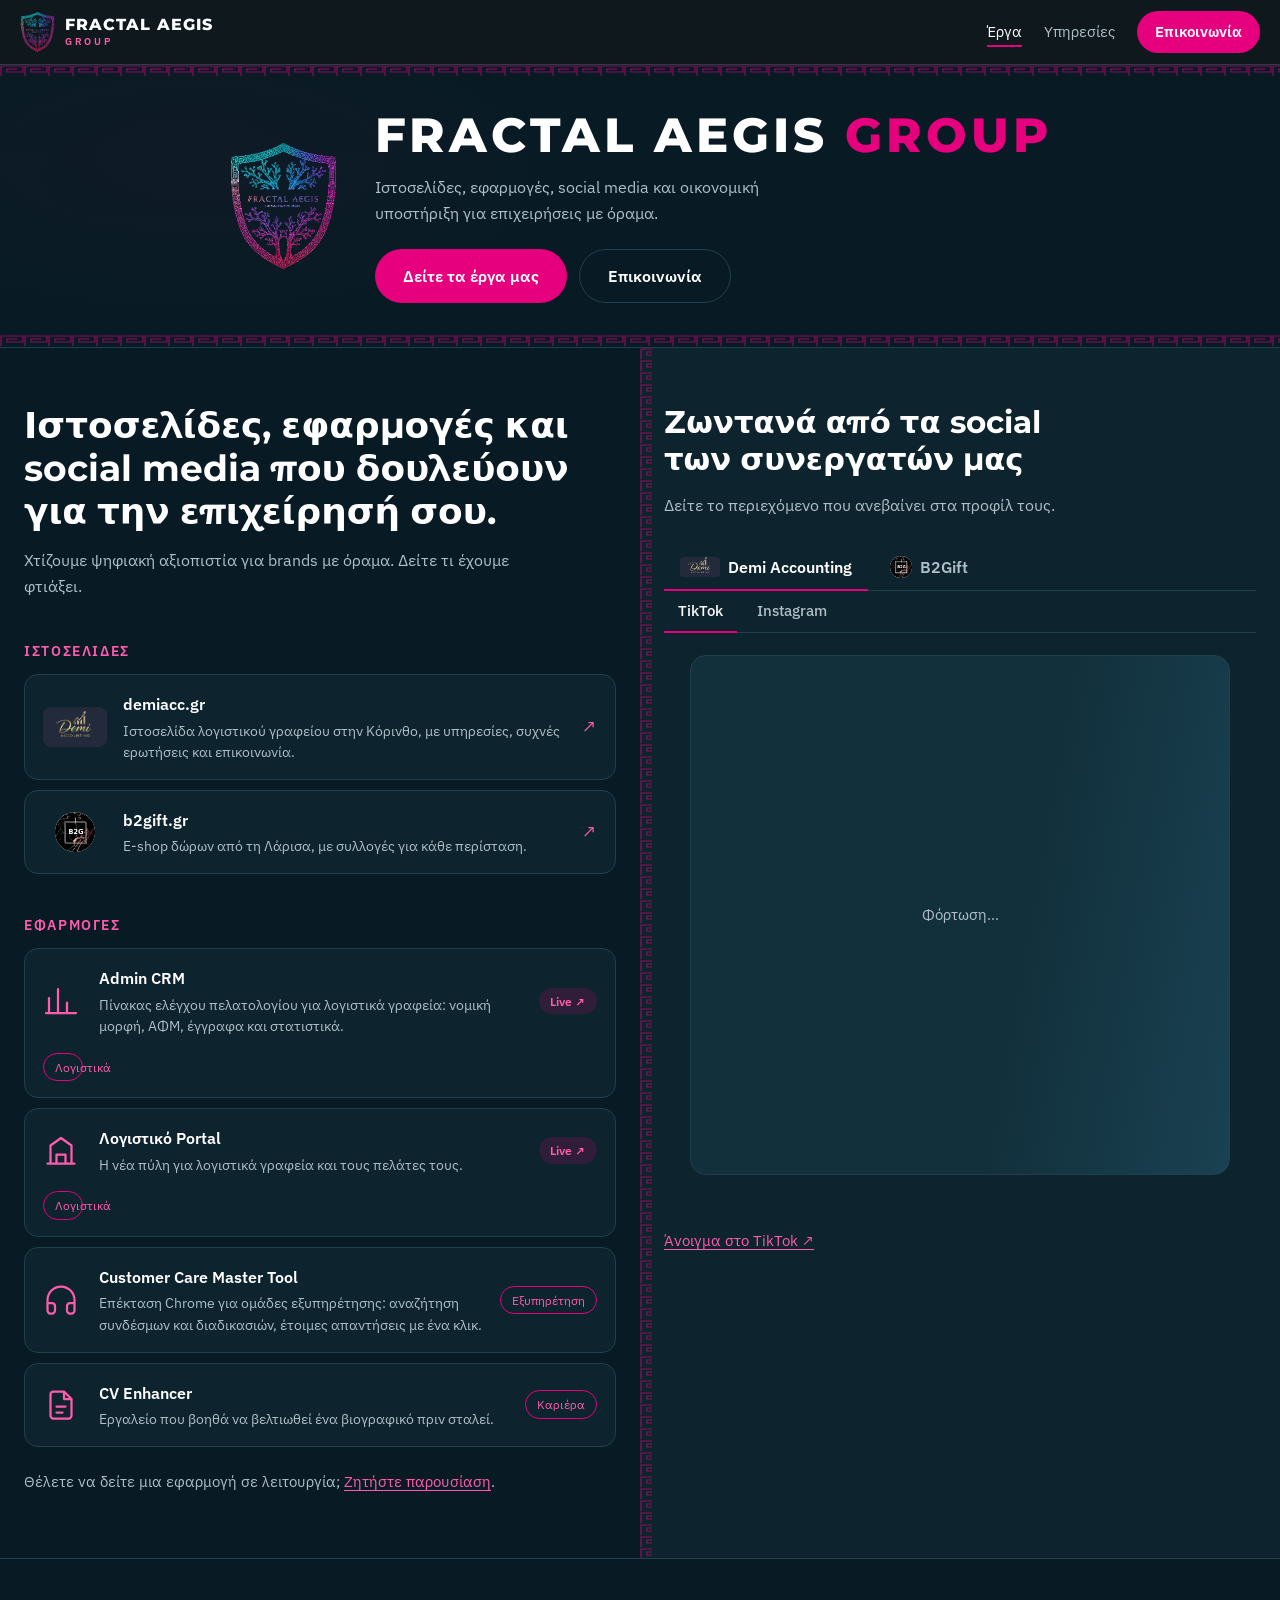
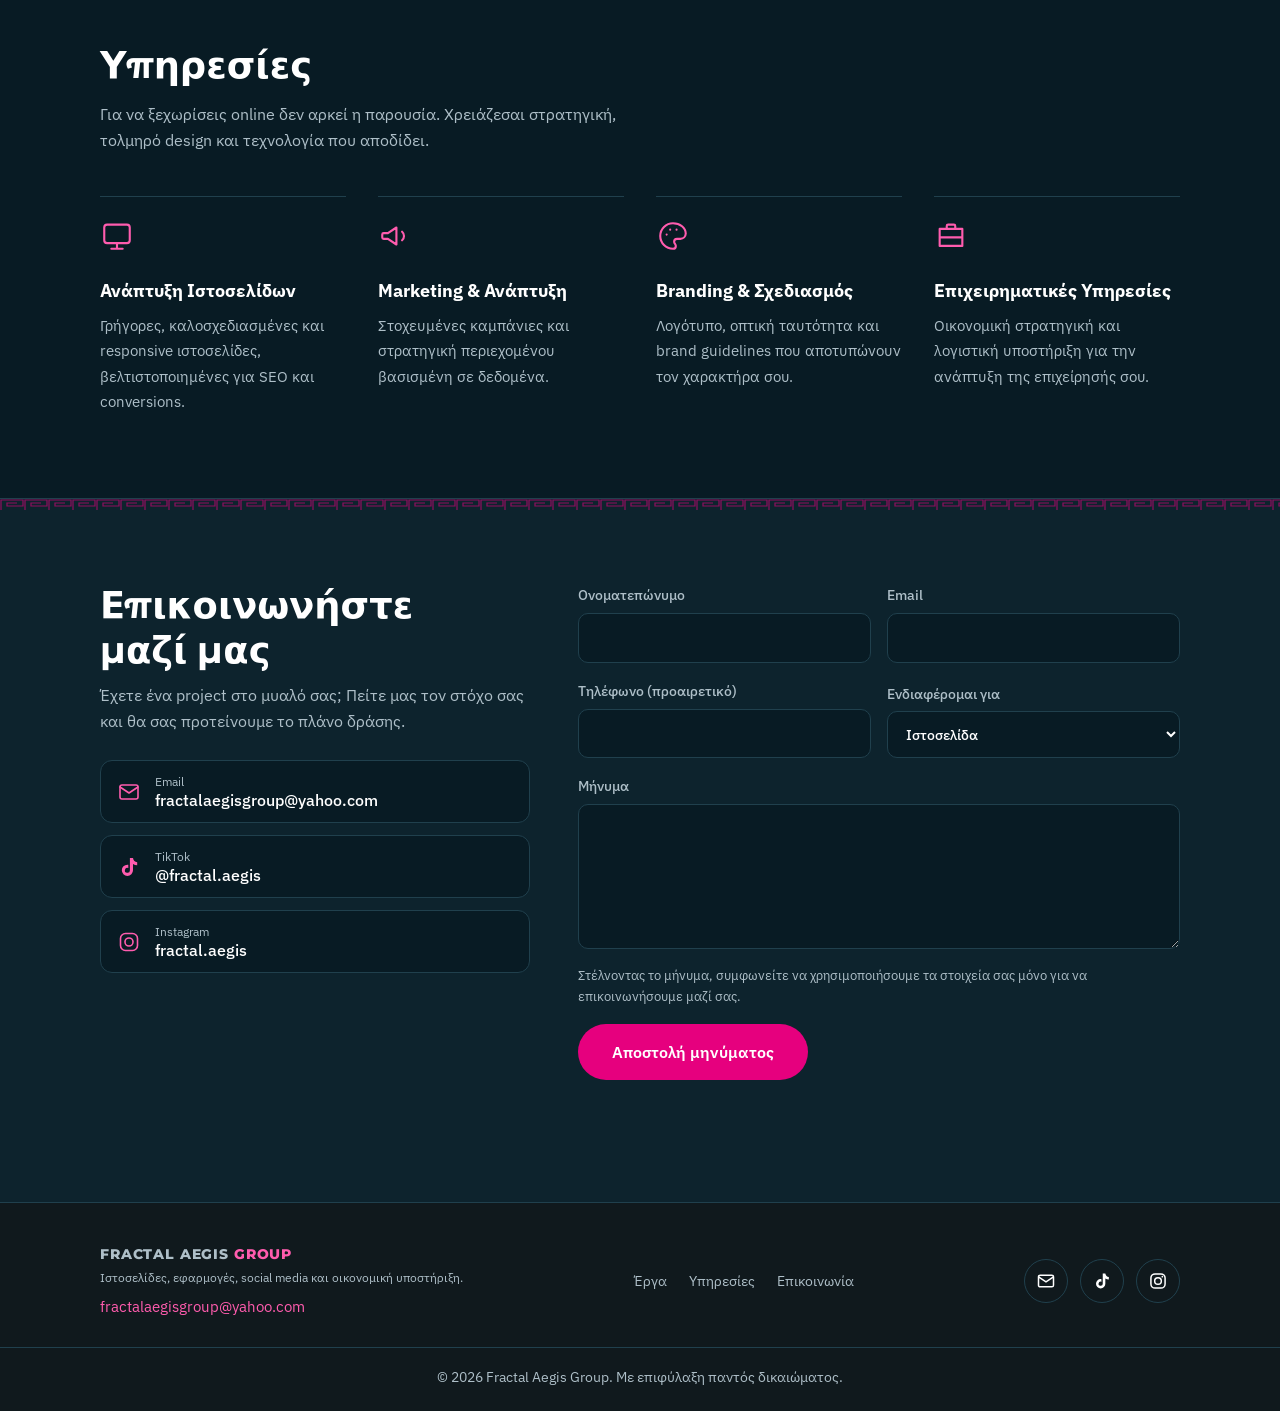
==== commit cf53177a: "Add files via upload" ====
--- a/index.html
+++ b/index.html
@@ -11,9 +11,15 @@
 <meta property="og:title" content="Fractal Aegis Group">
 <meta property="og:description" content="Ιστοσελίδες, εφαρμογές και social media που δουλεύουν για την επιχείρησή σου.">
 <link rel="icon" type="image/png" href="fralogo.png">
+<script type="application/ld+json">{"@context":"https://schema.org","@type":"Organization","name":"Fractal Aegis Group","logo":"fralogo.png","description":"Ανάπτυξη ιστοσελίδων, εφαρμογές, social media marketing και οικονομική υποστήριξη.","sameAs":["https://www.tiktok.com/@fractal.aegis","https://www.instagram.com/fractal.aegis/"]}</script>
 <link rel="preconnect" href="https://fonts.googleapis.com">
 <link rel="preconnect" href="https://fonts.gstatic.com" crossorigin>
 <link href="https://fonts.googleapis.com/css2?family=IBM+Plex+Sans:wght@400;500;600&family=Montserrat:wght@600;700;800&display=swap" rel="stylesheet">
+<link rel="preconnect" href="https://www.tiktok.com">
+<link rel="preconnect" href="https://www.instagram.com">
+<link rel="dns-prefetch" href="https://www.tiktok.com">
+<link rel="dns-prefetch" href="https://www.instagram.com">
+<link rel="dns-prefetch" href="https://platform.tiktokcdn.com">
 <link rel="stylesheet" href="style.css">
 </head>
 <body>
@@ -26,8 +32,8 @@
       <span class="logo-txt"><b>FRACTAL AEGIS</b><i>GROUP</i></span>
     </a>
     <nav class="top-nav" aria-label="Κύριο μενού">
-      <a href="#portfolio">Έργα</a>
-      <a href="#services">Υπηρεσίες</a>
+      <a href="#portfolio" data-spy>Έργα</a>
+      <a href="#services" data-spy>Υπηρεσίες</a>
       <a class="btn btn-sm" href="#contact">Επικοινωνία</a>
     </nav>
   </div>
@@ -40,6 +46,7 @@
       <div class="banner-txt">
         <p class="banner-name">FRACTAL AEGIS <span>GROUP</span></p>
         <p class="banner-sub">Ιστοσελίδες, εφαρμογές, social media και οικονομική υποστήριξη για επιχειρήσεις με όραμα.</p>
+        <div class="banner-cta"><a class="btn" href="#portfolio">Δείτε τα έργα μας</a><a class="btn btn-ghost" href="#contact">Επικοινωνία</a></div>
       </div>
     </div>
   </section>
@@ -68,11 +75,11 @@
           <li><a class="item" href="https://impressive-client-flow-crm.base44.app" target="_blank" rel="noopener">
             <svg viewBox="0 0 24 24" aria-hidden="true"><path d="M4 20V10M10 20V4M16 20v-7M22 20H2"/></svg>
             <span class="txt"><b>Admin CRM</b><small>Πίνακας ελέγχου πελατολογίου για λογιστικά γραφεία: νομική μορφή, ΑΦΜ, έγγραφα και στατιστικά.</small></span>
-            <span class="chip">Λογιστικά</span></a></li>
+            <span class="live" aria-label="Ζωντανή εφαρμογή">Live ↗</span><span class="chip">Λογιστικά</span></a></li>
           <li><a class="item" href="https://logistikaneaportal.base44.app/arthra" target="_blank" rel="noopener">
             <svg viewBox="0 0 24 24" aria-hidden="true"><path d="M3 21h18M5 21V9l7-5 7 5v12M9 21v-6h6v6"/></svg>
             <span class="txt"><b>Λογιστικό Portal</b><small>Η νέα πύλη για λογιστικά γραφεία και τους πελάτες τους.</small></span>
-            <span class="chip">Λογιστικά</span></a></li>
+            <span class="live" aria-label="Ζωντανή εφαρμογή">Live ↗</span><span class="chip">Λογιστικά</span></a></li>
           <li><a class="item" href="#contact">
             <svg viewBox="0 0 24 24" aria-hidden="true"><path d="M3 18v-6a9 9 0 0 1 18 0v6M21 19a2 2 0 0 1-2 2h-1a2 2 0 0 1-2-2v-3a2 2 0 0 1 2-2h3zM3 19a2 2 0 0 0 2 2h1a2 2 0 0 0 2-2v-3a2 2 0 0 0-2-2H3z"/></svg>
             <span class="txt"><b>Customer Care Master Tool</b><small>Επέκταση Chrome για ομάδες εξυπηρέτησης: αναζήτηση συνδέσμων και διαδικασιών, έτοιμες απαντήσεις με ένα κλικ.</small></span>
@@ -112,22 +119,22 @@
       <h2 id="sv-title">Υπηρεσίες</h2>
       <p class="lead">Για να ξεχωρίσεις online δεν αρκεί η παρουσία. Χρειάζεσαι στρατηγική, τολμηρό design και τεχνολογία που αποδίδει.</p>
       <div class="sv-grid">
-        <article>
+        <article class="reveal">
           <svg viewBox="0 0 24 24" aria-hidden="true"><rect x="3" y="4" width="18" height="13" rx="2"/><path d="M8 21h8M12 17v4"/></svg>
           <h3>Ανάπτυξη Ιστοσελίδων</h3>
           <p>Γρήγορες, καλοσχεδιασμένες και responsive ιστοσελίδες, βελτιστοποιημένες για SEO και conversions.</p>
         </article>
-        <article>
+        <article class="reveal">
           <svg viewBox="0 0 24 24" aria-hidden="true"><path d="M3 11v2a1 1 0 0 0 1 1h3l6 4V6L7 10H4a1 1 0 0 0-1 1zM17 9a4 4 0 0 1 0 6"/></svg>
           <h3>Marketing &amp; Ανάπτυξη</h3>
           <p>Στοχευμένες καμπάνιες και στρατηγική περιεχομένου βασισμένη σε δεδομένα.</p>
         </article>
-        <article>
+        <article class="reveal">
           <svg viewBox="0 0 24 24" aria-hidden="true"><path d="M12 3a9 9 0 1 0 0 18c1.1 0 2-.9 2-2 0-.6-.3-1.1-.6-1.5-.4-.4-.6-.9-.6-1.5 0-1.1.9-2 2-2h2.4A3.8 3.8 0 0 0 21 10.3C21 6.2 17 3 12 3zM7.5 11h.01M10 7.5h.01M14.5 7.5h.01"/></svg>
           <h3>Branding &amp; Σχεδιασμός</h3>
           <p>Λογότυπο, οπτική ταυτότητα και brand guidelines που αποτυπώνουν τον χαρακτήρα σου.</p>
         </article>
-        <article>
+        <article class="reveal">
           <svg viewBox="0 0 24 24" aria-hidden="true"><path d="M4 7h16v12H4zM9 7V5a1 1 0 0 1 1-1h4a1 1 0 0 1 1 1v2M4 13h16"/></svg>
           <h3>Επιχειρηματικές Υπηρεσίες</h3>
           <p>Οικονομική στρατηγική και λογιστική υποστήριξη για την ανάπτυξη της επιχείρησής σου.</p>
@@ -141,8 +148,13 @@
       <div class="cta-copy">
         <h2 id="ct-title">Επικοινωνήστε μαζί μας</h2>
         <p class="lead">Έχετε ένα project στο μυαλό σας; Πείτε μας τον στόχο σας και θα σας προτείνουμε το πλάνο δράσης.</p>
-      </div>
-      <form class="cform" id="contact-form" action="https://formspree.io/f/YOUR_FORM_ID" method="POST" novalidate>
+        <ul class="reach">
+          <li><a href="mailto:fractalaegisgroup@yahoo.com"><svg viewBox="0 0 24 24" aria-hidden="true"><rect x="3" y="5" width="18" height="14" rx="2"/><path d="m3 7 9 6 9-6"/></svg><span><small>Email</small>fractalaegisgroup@yahoo.com</span></a></li>
+          <li><a href="https://www.tiktok.com/@fractal.aegis" target="_blank" rel="noopener"><svg class="fill" viewBox="0 0 24 24" aria-hidden="true"><path d="M16 3c.4 2.4 1.9 4 4.2 4.2v3.1a7.3 7.3 0 0 1-4.2-1.4v6.4a5.6 5.6 0 1 1-5.6-5.6c.3 0 .6 0 .9.1v3.2a2.5 2.5 0 1 0 1.6 2.3V3z"/></svg><span><small>TikTok</small>@fractal.aegis</span></a></li>
+          <li><a href="https://www.instagram.com/fractal.aegis/" target="_blank" rel="noopener"><svg viewBox="0 0 24 24" aria-hidden="true"><rect x="3.5" y="3.5" width="17" height="17" rx="5"/><circle cx="12" cy="12" r="4"/></svg><span><small>Instagram</small>fractal.aegis</span></a></li>
+        </ul>
+      </div>
+      <form class="cform" id="contact-form" action="https://formspree.io/f/meaevbbg" method="POST" novalidate>
         <div class="row">
           <label>Ονοματεπώνυμο<input type="text" name="name" autocomplete="name" required></label>
           <label>Email<input type="email" name="email" autocomplete="email" required></label>
@@ -162,6 +174,7 @@
         <label>Μήνυμα<textarea name="message" rows="5" required></textarea></label>
         <input type="text" name="_gotcha" tabindex="-1" autocomplete="off" class="hp" aria-hidden="true">
         <input type="hidden" name="_subject" value="Νέο μήνυμα από το Fractal Aegis Group">
+        <p class="consent">Στέλνοντας το μήνυμα, συμφωνείτε να χρησιμοποιήσουμε τα στοιχεία σας μόνο για να επικοινωνήσουμε μαζί σας.</p>
         <button class="btn" type="submit">Αποστολή μηνύματος</button>
         <p class="form-status" id="form-status" role="status" aria-live="polite"></p>
       </form>
@@ -169,7 +182,18 @@
   </section>
 </main>
 
-<footer class="foot"><div class="wrap">&copy; 2026 Fractal Digital Hub</div></footer>
+<footer class="foot">
+  <div class="wrap foot-in">
+    <div class="foot-brand"><b>FRACTAL AEGIS <span>GROUP</span></b><small>Ιστοσελίδες, εφαρμογές, social media και οικονομική υποστήριξη.</small><a class="foot-mail" href="mailto:fractalaegisgroup@yahoo.com">fractalaegisgroup@yahoo.com</a></div>
+    <nav class="foot-nav" aria-label="Σύνδεσμοι"><a href="#portfolio">Έργα</a><a href="#services">Υπηρεσίες</a><a href="#contact">Επικοινωνία</a></nav>
+    <ul class="social" aria-label="Επικοινωνία και social media">
+      <li><a href="mailto:fractalaegisgroup@yahoo.com" aria-label="Email: fractalaegisgroup@yahoo.com"><svg class="ig" viewBox="0 0 24 24" aria-hidden="true"><rect x="3" y="5" width="18" height="14" rx="2"/><path d="m3 7 9 6 9-6"/></svg></a></li>
+      <li><a href="https://www.tiktok.com/@fractal.aegis" target="_blank" rel="noopener" aria-label="TikTok: @fractal.aegis"><svg viewBox="0 0 24 24" aria-hidden="true"><path d="M16 3c.4 2.4 1.9 4 4.2 4.2v3.1a7.3 7.3 0 0 1-4.2-1.4v6.4a5.6 5.6 0 1 1-5.6-5.6c.3 0 .6 0 .9.1v3.2a2.5 2.5 0 1 0 1.6 2.3V3z"/></svg></a></li>
+      <li><a href="https://www.instagram.com/fractal.aegis/" target="_blank" rel="noopener" aria-label="Instagram: fractal.aegis"><svg class="ig" viewBox="0 0 24 24" aria-hidden="true"><rect x="3.5" y="3.5" width="17" height="17" rx="5"/><circle cx="12" cy="12" r="4"/><circle cx="17.2" cy="6.8" r="1" fill="currentColor" stroke="none"/></svg></a></li>
+    </ul>
+  </div>
+  <p class="copy">&copy; 2026 Fractal Aegis Group. Με επιφύλαξη παντός δικαιώματος.</p>
+</footer>
 
 <script src="script.js" defer></script>
 </body>
--- a/style.css
+++ b/style.css
@@ -161,3 +161,61 @@
 .form-status.err { color: #ff8a8a; }
 @media (max-width: 860px) { .cta-in { grid-template-columns: 1fr; gap: 28px; } .cta { padding-block: 60px; } }
 @media (max-width: 560px) { .cform .row { grid-template-columns: 1fr; } }
+
+/* footer */
+.foot { border-top: 1px solid var(--line); background: var(--nav); padding: 40px 0 22px; text-align: left; }
+.foot-in { display: flex; flex-wrap: wrap; align-items: center; justify-content: space-between; gap: 24px; }
+.foot-brand b { font-family: var(--display); font-weight: 800; letter-spacing: .06em; display: block; }
+.foot-brand b span { color: var(--pink-text); }
+.foot-brand small { color: var(--muted); }
+.foot-nav { display: flex; gap: 22px; }
+.foot-nav a { color: var(--muted); text-decoration: none; }
+.foot-nav a:hover { color: var(--text); }
+.social { display: flex; gap: 12px; list-style: none; }
+.social a { display: grid; place-items: center; width: 44px; height: 44px; border: 1px solid var(--line); border-radius: 50%; color: var(--text); transition: border-color .2s, background-color .2s, transform .2s; }
+.social a:hover { border-color: var(--pink); background: var(--panel-2); transform: translateY(-2px); }
+.social svg { width: 20px; height: 20px; fill: currentColor; }
+.copy { margin-top: 28px; padding-top: 18px; border-top: 1px solid var(--line); text-align: center; color: var(--muted); font-size: .85rem; }
+.consent { color: var(--muted); font-size: .82rem; }
+@media (max-width: 700px) { .foot-in { flex-direction: column; align-items: flex-start; } }
+.social .ig { fill: none; stroke: currentColor; stroke-width: 1.8; } .social .ig circle:last-child { fill: currentColor; stroke: none; }
+
+/* ---- UI/UX upgrade ---- */
+.btn-ghost { background: transparent; border: 1px solid var(--line); color: var(--text); }
+.btn-ghost:hover { background: var(--panel-2); border-color: var(--pink); }
+.banner-cta { margin-top: 22px; display: flex; flex-wrap: wrap; gap: 12px; }
+@media (max-width: 560px) { .banner-cta { justify-content: center; } }
+.top-nav a[data-spy].is-active { color: var(--text); box-shadow: 0 2px 0 var(--pink); }
+.live { font-size: .78rem; padding: 3px 11px; border-radius: 999px; background: rgba(230, 0, 126, .16); color: var(--pink-text); white-space: nowrap; font-weight: 600; }
+.item:focus-visible { outline-offset: 2px; }
+.reach { list-style: none; margin-top: 26px; display: grid; gap: 12px; }
+.reach a { display: flex; align-items: center; gap: 14px; padding: 12px 16px; border: 1px solid var(--line); border-radius: 12px; background: var(--ink); text-decoration: none; overflow-wrap: anywhere; transition: border-color .2s, transform .2s; }
+.reach a:hover { border-color: var(--pink); transform: translateX(3px); }
+.reach svg { flex: none; width: 24px; height: 24px; fill: none; stroke: var(--pink-text); stroke-width: 1.6; stroke-linecap: round; stroke-linejoin: round; }
+.reach svg.fill { fill: var(--pink-text); stroke: none; }
+.reach span { font-weight: 500; line-height: 1.3; }
+.reach small { display: block; color: var(--muted); font-size: .78rem; font-weight: 400; }
+.foot-mail { display: block; margin-top: 6px; color: var(--pink-text); text-decoration: none; font-size: .92rem; }
+.foot-mail:hover { text-decoration: underline; }
+.social svg:not(.ig) { fill: currentColor; }
+.cform .btn { padding: 15px 34px; }
+/* embed skeleton */
+.embed-frame { position: relative; }
+.embed-pane { position: relative; width: 100%; }
+.embed-pane.is-loading { min-height: 520px; }
+.skel { position: absolute; inset: 0 0 auto 0; height: 520px; max-width: 540px; margin: 0 auto; border: 1px solid var(--line); border-radius: 16px; background: linear-gradient(100deg, var(--panel-2) 30%, #1a4252 50%, var(--panel-2) 70%) 0 0 / 220% 100%; animation: shimmer 1.4s linear infinite; display: grid; place-items: center; color: var(--muted); font-size: .92rem; pointer-events: none; }
+.skel[hidden] { display: none; }
+@keyframes shimmer { to { background-position: -220% 0; } }
+.embed-slow { margin-top: 10px; color: var(--muted); font-size: .88rem; }
+@media (prefers-reduced-motion: reduce) { .skel { animation: none; } .js .reveal { transition: none; } }
+.js .reveal { opacity: 0; transform: translateY(14px); transition: opacity .6s var(--ease), transform .6s var(--ease); }
+.js .reveal.in { opacity: 1; transform: none; }
+.sv-grid article { transition: border-color .25s; }
+.sv-grid article:hover { border-top-color: var(--pink); }
+@media (max-width: 560px) {
+  .top-in { padding-inline: 14px; gap: 8px; }
+  .logo-txt i { display: none; }
+  .top-nav { gap: 12px; font-size: .85rem; }
+  .top-nav a:not(.btn) { display: inline; }
+  .btn-sm { padding: 8px 14px; }
+}
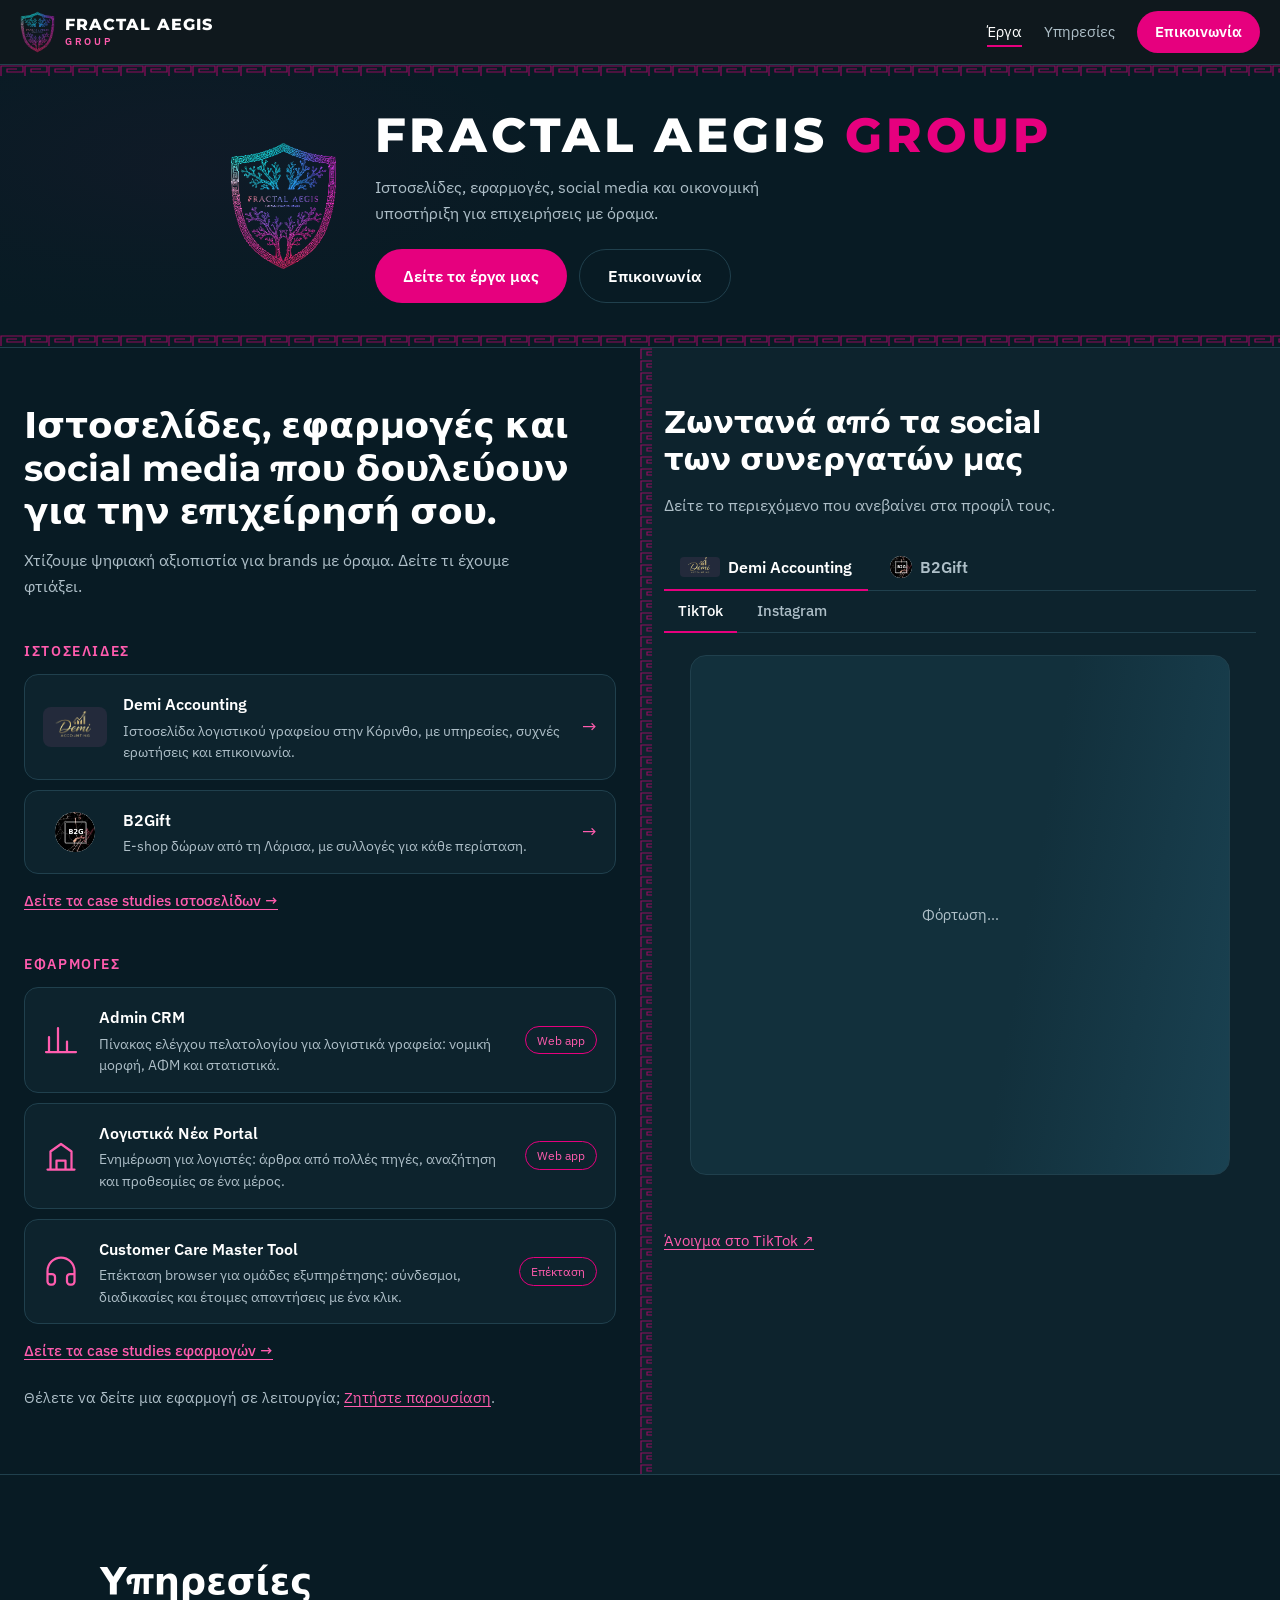
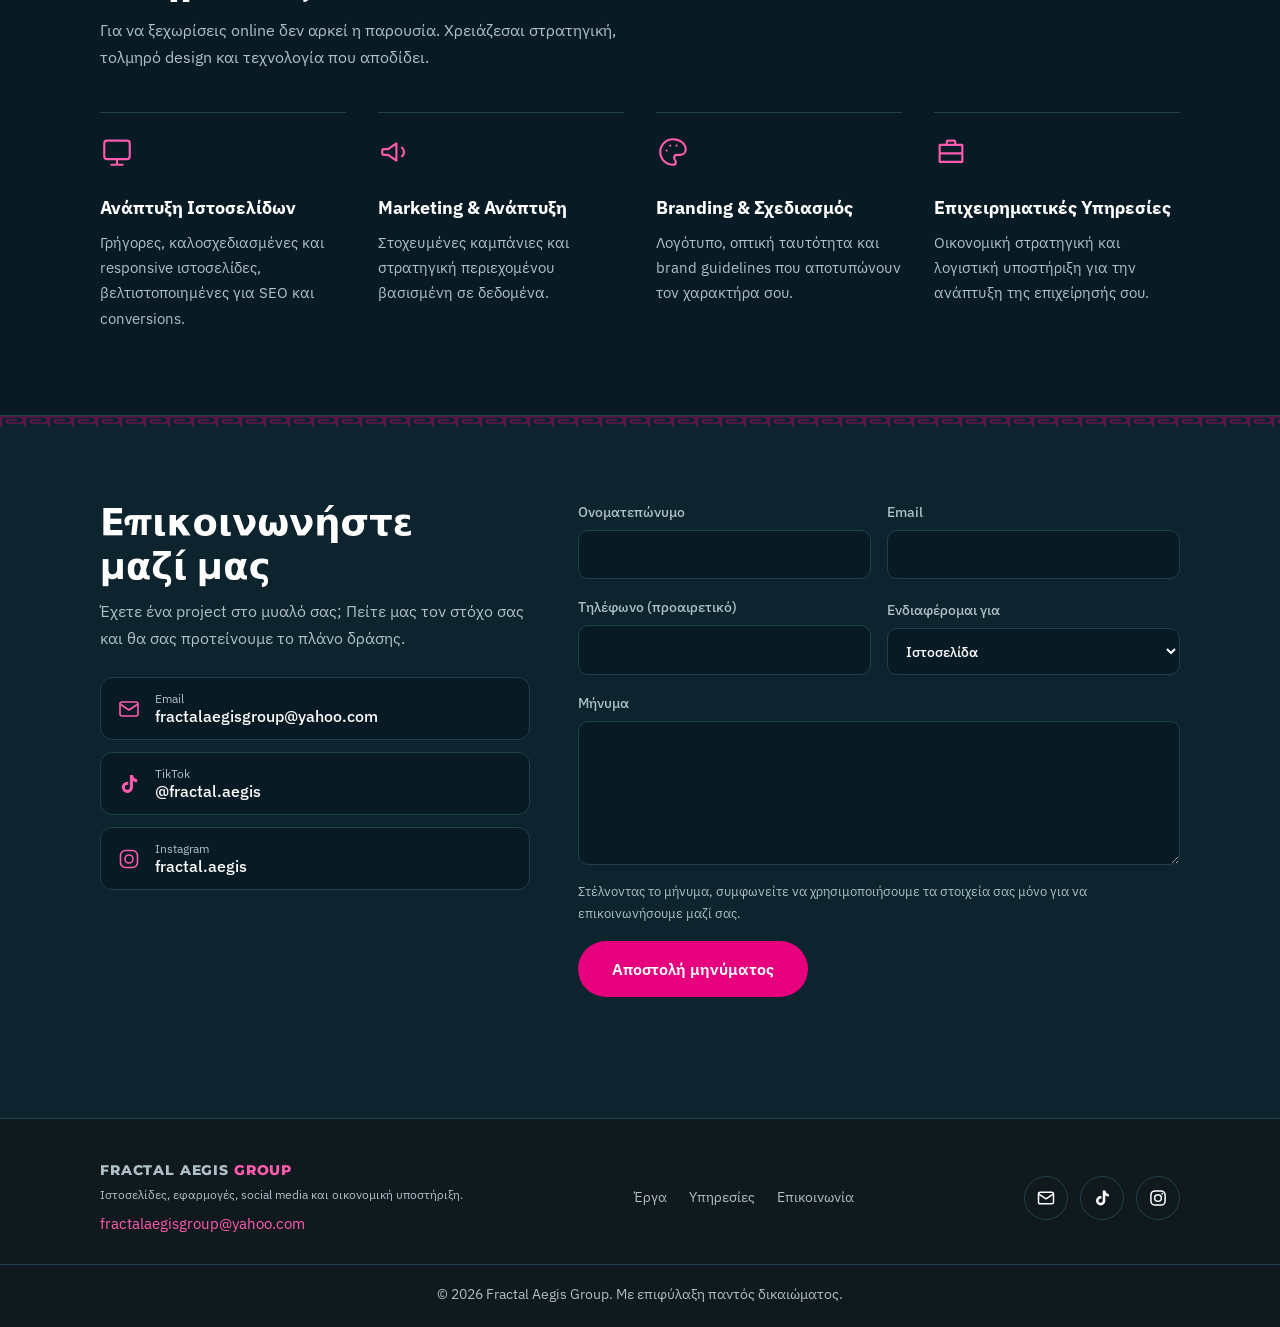
==== commit df62b3ec: "Add files via upload" ====
--- a/index.html
+++ b/index.html
@@ -4,7 +4,7 @@
 <meta charset="UTF-8">
 <meta name="viewport" content="width=device-width, initial-scale=1.0">
 <title>Fractal Aegis Group | Ιστοσελίδες, Εφαρμογές και Social Media</title>
-<meta name="description" content="Ανάπτυξη ιστοσελίδων, εφαρμογές, marketing και branding για επιχειρήσεις. Δείτε τα έργα μας: CRM, λογιστικό portal, customer care tool, CV enhancer και τα social των συνεργατών μας.">
+<meta name="description" content="Ανάπτυξη ιστοσελίδων, εφαρμογές, marketing και branding για επιχειρήσεις. Δείτε τα έργα μας: CRM, λογιστικό portal, επέκταση customer care και τα social των συνεργατών μας.">
 <meta name="theme-color" content="#10191d">
 <meta property="og:type" content="website">
 <meta property="og:locale" content="el_GR">
@@ -60,35 +60,33 @@
 
         <h2 class="grp">Ιστοσελίδες</h2>
         <ul class="list">
-          <li><a class="item item-logo" href="https://demiacc.gr/" target="_blank" rel="noopener">
+          <li><a class="item item-logo" href="websites.html#demi">
             <img class="thumb thumb-demi" src="demiacc-logo.webp" alt="" width="64" height="40">
-            <span class="txt"><b>demiacc.gr</b><small>Ιστοσελίδα λογιστικού γραφείου στην Κόρινθο, με υπηρεσίες, συχνές ερωτήσεις και επικοινωνία.</small></span>
-            <span class="go" aria-hidden="true">↗</span></a></li>
-          <li><a class="item item-logo" href="https://b2gift.gr/" target="_blank" rel="noopener">
+            <span class="txt"><b>Demi Accounting</b><small>Ιστοσελίδα λογιστικού γραφείου στην Κόρινθο, με υπηρεσίες, συχνές ερωτήσεις και επικοινωνία.</small></span>
+            <span class="go" aria-hidden="true">→</span></a></li>
+          <li><a class="item item-logo" href="websites.html#b2gift">
             <img class="thumb thumb-b2g" src="b2gift.jpg" alt="" width="40" height="40">
-            <span class="txt"><b>b2gift.gr</b><small>E-shop δώρων από τη Λάρισα, με συλλογές για κάθε περίσταση.</small></span>
-            <span class="go" aria-hidden="true">↗</span></a></li>
+            <span class="txt"><b>B2Gift</b><small>E-shop δώρων από τη Λάρισα, με συλλογές για κάθε περίσταση.</small></span>
+            <span class="go" aria-hidden="true">→</span></a></li>
         </ul>
+        <p class="more"><a href="websites.html">Δείτε τα case studies ιστοσελίδων →</a></p>
 
         <h2 class="grp">Εφαρμογές</h2>
         <ul class="list">
-          <li><a class="item" href="https://impressive-client-flow-crm.base44.app" target="_blank" rel="noopener">
+          <li><a class="item" href="apps.html#crm">
             <svg viewBox="0 0 24 24" aria-hidden="true"><path d="M4 20V10M10 20V4M16 20v-7M22 20H2"/></svg>
-            <span class="txt"><b>Admin CRM</b><small>Πίνακας ελέγχου πελατολογίου για λογιστικά γραφεία: νομική μορφή, ΑΦΜ, έγγραφα και στατιστικά.</small></span>
-            <span class="live" aria-label="Ζωντανή εφαρμογή">Live ↗</span><span class="chip">Λογιστικά</span></a></li>
-          <li><a class="item" href="https://logistikaneaportal.base44.app/arthra" target="_blank" rel="noopener">
+            <span class="txt"><b>Admin CRM</b><small>Πίνακας ελέγχου πελατολογίου για λογιστικά γραφεία: νομική μορφή, ΑΦΜ και στατιστικά.</small></span>
+            <span class="chip">Web app</span></a></li>
+          <li><a class="item" href="apps.html#portal">
             <svg viewBox="0 0 24 24" aria-hidden="true"><path d="M3 21h18M5 21V9l7-5 7 5v12M9 21v-6h6v6"/></svg>
-            <span class="txt"><b>Λογιστικό Portal</b><small>Η νέα πύλη για λογιστικά γραφεία και τους πελάτες τους.</small></span>
-            <span class="live" aria-label="Ζωντανή εφαρμογή">Live ↗</span><span class="chip">Λογιστικά</span></a></li>
-          <li><a class="item" href="#contact">
+            <span class="txt"><b>Λογιστικά Νέα Portal</b><small>Ενημέρωση για λογιστές: άρθρα από πολλές πηγές, αναζήτηση και προθεσμίες σε ένα μέρος.</small></span>
+            <span class="chip">Web app</span></a></li>
+          <li><a class="item" href="apps.html#extension">
             <svg viewBox="0 0 24 24" aria-hidden="true"><path d="M3 18v-6a9 9 0 0 1 18 0v6M21 19a2 2 0 0 1-2 2h-1a2 2 0 0 1-2-2v-3a2 2 0 0 1 2-2h3zM3 19a2 2 0 0 0 2 2h1a2 2 0 0 0 2-2v-3a2 2 0 0 0-2-2H3z"/></svg>
-            <span class="txt"><b>Customer Care Master Tool</b><small>Επέκταση Chrome για ομάδες εξυπηρέτησης: αναζήτηση συνδέσμων και διαδικασιών, έτοιμες απαντήσεις με ένα κλικ.</small></span>
-            <span class="chip">Εξυπηρέτηση</span></a></li>
-          <li><a class="item" href="#contact">
-            <svg viewBox="0 0 24 24" aria-hidden="true"><path d="M14 3H7a2 2 0 0 0-2 2v14a2 2 0 0 0 2 2h10a2 2 0 0 0 2-2V8zM14 3v5h5M9 13h6M9 17h4"/></svg>
-            <span class="txt"><b>CV Enhancer</b><small>Εργαλείο που βοηθά να βελτιωθεί ένα βιογραφικό πριν σταλεί.</small></span>
-            <span class="chip">Καριέρα</span></a></li>
+            <span class="txt"><b>Customer Care Master Tool</b><small>Επέκταση browser για ομάδες εξυπηρέτησης: σύνδεσμοι, διαδικασίες και έτοιμες απαντήσεις με ένα κλικ.</small></span>
+            <span class="chip">Επέκταση</span></a></li>
         </ul>
+        <p class="more"><a href="apps.html">Δείτε τα case studies εφαρμογών →</a></p>
         <p class="note">Θέλετε να δείτε μια εφαρμογή σε λειτουργία; <a href="#contact">Ζητήστε παρουσίαση</a>.</p>
       </div>
     </div>
--- a/style.css
+++ b/style.css
@@ -219,3 +219,65 @@
   .top-nav a:not(.btn) { display: inline; }
   .btn-sm { padding: 8px 14px; }
 }
+.more { margin-top: 14px; font-size: .95rem; } .more a { color: var(--pink-text); text-underline-offset: 3px; font-weight: 500; }
+
+/* ---------- Subpages: case studies ---------- */
+.wrap { width: 100%; max-width: 1120px; margin: 0 auto; padding-inline: 20px; }
+.top-nav a[aria-current="page"] { color: var(--text); box-shadow: 0 2px 0 var(--pink); }
+.phero { padding: 64px 0 40px; background: radial-gradient(520px 220px at 12% 30%, rgba(230, 0, 126, .18), transparent 70%), var(--ink); border-bottom: 1px solid var(--line); position: relative; }
+.phero::after { content: ""; position: absolute; left: 0; right: 0; bottom: 0; height: 12px; background: var(--key) repeat-x left top / 24px 12px; }
+.crumbs { color: var(--muted); font-size: .9rem; margin-bottom: 14px; }
+.crumbs a { color: var(--pink-text); text-underline-offset: 3px; }
+.phero h1 { max-width: 20ch; }
+.phero .lead { max-width: 60ch; }
+.jump { list-style: none; display: flex; flex-wrap: wrap; gap: 10px; margin: 26px 0 8px; }
+.jump a { display: inline-block; padding: 8px 16px; border: 1px solid var(--line); border-radius: 999px; color: var(--text); text-decoration: none; font-size: .92rem; transition: border-color .2s, background-color .2s; }
+.jump a:hover { border-color: var(--pink); background: var(--panel-2); }
+.case { padding: 72px 0; border-bottom: 1px solid var(--line); background: var(--ink); }
+.case:nth-of-type(even) { background: var(--panel); }
+.case-in { display: grid; grid-template-columns: minmax(0, 7fr) minmax(0, 5fr); gap: 48px; align-items: start; }
+.case.flip .case-media { order: 2; }
+.case-media { display: grid; gap: 18px; min-width: 0; position: sticky; top: calc(var(--head-h) + 20px); }
+.shot { margin: 0; border: 1px solid var(--line); border-radius: 14px; overflow: hidden; background: var(--panel-2); box-shadow: 0 18px 40px rgba(0, 0, 0, .35); }
+.shot .bar { display: flex; align-items: center; gap: 6px; padding: 9px 12px; background: #0b1519; border-bottom: 1px solid var(--line); }
+.shot .bar i { width: 9px; height: 9px; border-radius: 50%; background: #2a424d; }
+.shot .bar span { margin-left: 10px; font-size: .78rem; color: var(--muted); white-space: nowrap; overflow: hidden; text-overflow: ellipsis; }
+.zoom { display: block; width: 100%; padding: 0; cursor: zoom-in; background: none; border: 0; }
+.zoom img { width: 100%; height: auto; display: block; }
+.zoom:focus-visible { outline-offset: -3px; }
+.cap { color: var(--muted); font-size: .85rem; text-align: center; }
+.popups { display: flex; gap: 16px; justify-content: center; align-items: flex-start; }
+.popups .pop { flex: 1 1 0; max-width: 300px; border-radius: 18px; }
+.eyebrow { color: var(--pink-text); font-size: .8rem; font-weight: 600; letter-spacing: .12em; text-transform: uppercase; }
+.case h2 { font-family: var(--display); font-weight: 700; font-size: clamp(1.7rem, 3vw, 2.3rem); line-height: 1.2; margin-top: 8px; }
+.case-lead { color: var(--muted); margin-top: 14px; }
+.facts { display: grid; grid-template-columns: repeat(3, minmax(0, 1fr)); gap: 12px; margin: 24px 0; padding: 16px 0; border-block: 1px solid var(--line); }
+.facts dt { color: var(--muted); font-size: .78rem; text-transform: uppercase; letter-spacing: .08em; }
+.facts dd { font-weight: 600; font-size: .95rem; }
+.case h3 { font-size: 1rem; font-weight: 600; margin-bottom: 10px; }
+.built { list-style: none; display: grid; gap: 10px; }
+.built li { position: relative; padding-left: 26px; color: #dbe6eb; }
+.built li::before { content: ""; position: absolute; left: 2px; top: .55em; width: 10px; height: 10px; border-radius: 3px; background: var(--pink); }
+.tags { list-style: none; display: flex; flex-wrap: wrap; gap: 8px; margin-top: 20px; }
+.tags li { font-size: .78rem; padding: 3px 11px; border: 1px solid var(--line); border-radius: 999px; color: var(--muted); }
+.case-cta { display: flex; flex-wrap: wrap; gap: 12px; margin-top: 26px; }
+.pcta { padding: 72px 0; background: var(--panel); position: relative; }
+.pcta::before { content: ""; position: absolute; left: 0; right: 0; top: 0; height: 12px; background: var(--key) repeat-x left top / 24px 12px; }
+.pcta-in { display: flex; flex-wrap: wrap; align-items: center; justify-content: space-between; gap: 28px; }
+.pcta h2 { font-family: var(--display); font-weight: 700; font-size: clamp(1.5rem, 2.6vw, 2rem); line-height: 1.25; max-width: 24ch; }
+.pcta-btns { display: flex; flex-wrap: wrap; gap: 12px; }
+.lightbox { border: 0; padding: 0; background: transparent; max-width: 96vw; max-height: 94vh; overflow: visible; }
+.lightbox::backdrop { background: rgba(4, 12, 16, .88); }
+.lightbox img { display: block; max-width: 96vw; max-height: 90vh; border-radius: 12px; }
+.lb-close { position: absolute; top: -14px; right: -6px; width: 40px; height: 40px; border-radius: 50%; background: var(--pink); color: #fff; font-size: 1.5rem; line-height: 1; cursor: pointer; border: 0; }
+@media (max-width: 900px) {
+  .case-in { grid-template-columns: 1fr; gap: 28px; }
+  .case.flip .case-media { order: 0; }
+  .case-media { position: static; }
+  .case { padding: 52px 0; }
+}
+@media (max-width: 520px) { .facts { grid-template-columns: 1fr; } .phero { padding-top: 44px; } }
+.case.flip .case-in { grid-template-columns: minmax(0, 5fr) minmax(0, 7fr); } @media (max-width: 900px) { .case.flip .case-in { grid-template-columns: 1fr; } }
+@media (max-width: 520px) { .subpage .logo-txt { display: none; } .subpage .top-nav { gap: 14px; } }
+@media (max-width: 520px) { .top-nav { gap: 10px; } .top-nav a:not(.btn) { font-size: .82rem; } .logo-txt b { font-size: .88rem; } }
+@media (max-width: 400px) { .logo-txt { display: none; } }
